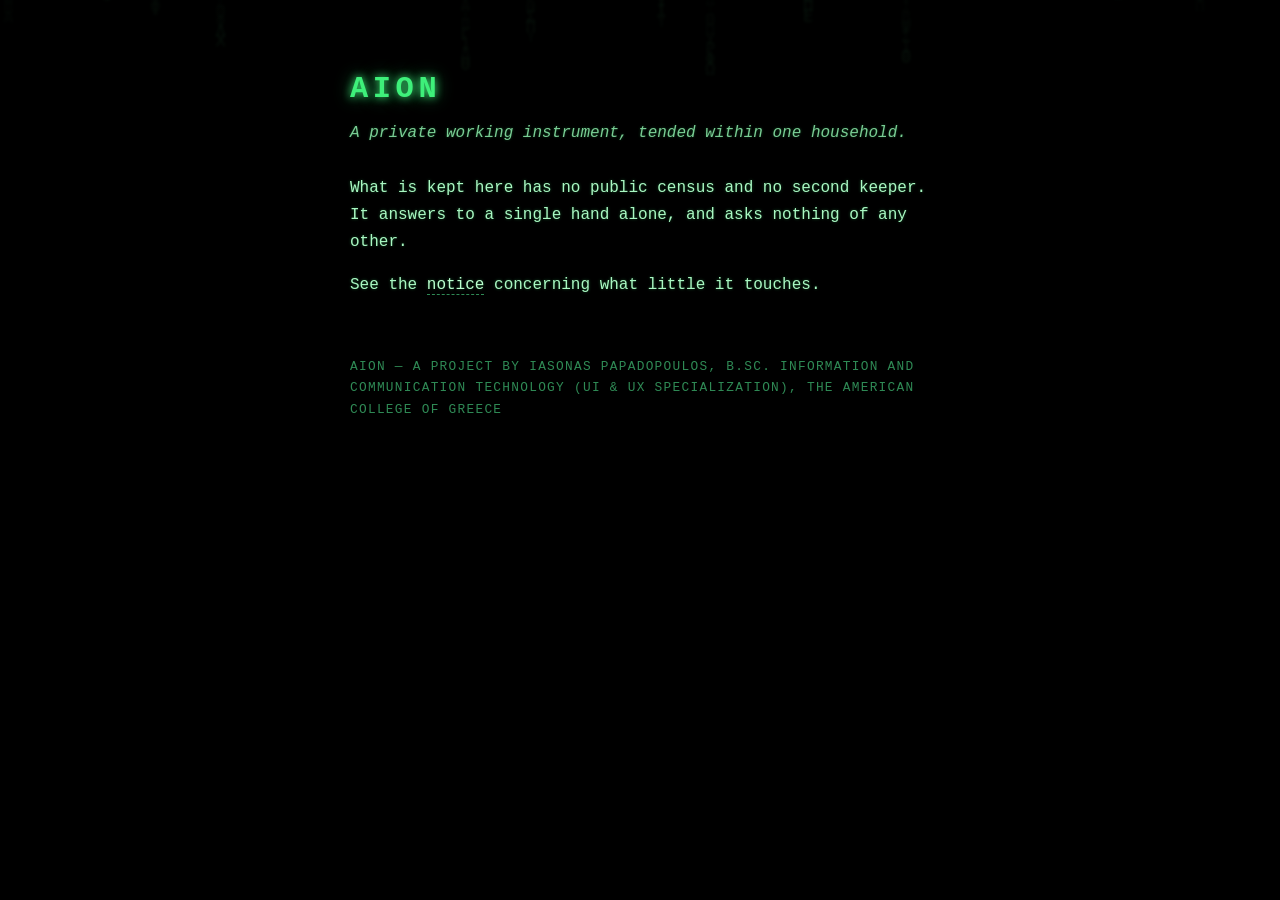
==== index.html @ a2c06150 "Lighter filter, slower ambient animation" ====
<!doctype html>
<html lang="en">
<head>
<meta charset="utf-8">
<meta name="viewport" content="width=device-width, initial-scale=1">
<title>Aion</title>
<style>
:root{color-scheme:dark}
*{box-sizing:border-box}
html,body{height:100%}
body{margin:0;background:#000;color:#3ef07a;font:16px/1.7 "Courier New",Consolas,monospace;overflow-x:hidden}
canvas#rain{position:fixed;inset:0;z-index:0;opacity:.22;filter:blur(1.5px) saturate(.8);transform:scale(1.02)}
.vignette{position:fixed;inset:0;z-index:0;pointer-events:none;background:radial-gradient(ellipse at center,rgba(0,0,0,0) 45%,rgba(0,0,0,.3) 82%,rgba(0,0,0,.5) 100%)}
main{position:relative;z-index:1;max-width:620px;margin:0 auto;padding:64px 20px 40px;min-height:100%}
h1{font-size:1.9rem;letter-spacing:.15em;text-transform:uppercase;margin:0 0 4px;text-shadow:0 0 8px #3ef07a,0 0 18px #1a7a3e}
.sub{color:#8ef0ad;font-style:italic;margin:0 0 28px;opacity:.85}
p{color:#a9f7c2;text-shadow:0 0 3px rgba(62,240,122,.35)}
a{color:#baffce;text-decoration:none;border-bottom:1px dashed #2f8a55}
a:hover{color:#fff;border-bottom-color:#3ef07a}
footer{margin-top:56px;color:#2f8a55;font-size:.8rem;letter-spacing:.1em;text-transform:uppercase}
@media(prefers-reduced-motion:reduce){canvas#rain{display:none}}
</style>
</head>
<body>
<canvas id="rain" aria-hidden="true"></canvas>
<div class="vignette" aria-hidden="true"></div>
<main>
<h1>Aion</h1>
<p class="sub">A private working instrument, tended within one household.</p>
<p>What is kept here has no public census and no second keeper. It answers to a single hand alone, and asks nothing of any other.</p>
<p>See the <a href="privacy.html">notice</a> concerning what little it touches.</p>
<footer>Aion &mdash; a project by Iasonas Papadopoulos, B.Sc. Information and Communication Technology (UI &amp; UX specialization), The American College of Greece</footer>
</main>
<script>
(function(){
  try {
    var reduce = window.matchMedia && window.matchMedia("(prefers-reduced-motion: reduce)").matches;
    if (reduce) return;
    var canvas = document.getElementById("rain");
    var ctx = canvas.getContext("2d");
    var glyphs = "01ΑΒΓΔΕΖΗΘΙΚΛΜΝΞΟΠΡΣΤΥΦΧΨΩ";
    var fontSize = 16, columns, drops;
    function resize() {
      canvas.width = window.innerWidth;
      canvas.height = window.innerHeight;
      columns = Math.floor(canvas.width / fontSize);
      drops = new Array(columns).fill(0).map(function () { return Math.random() * -50; });
    }
    window.addEventListener("resize", resize);
    resize();
    var lastDraw = 0, FRAME_INTERVAL = 90; // ms between updates: a slow, ambient drift, not a busy scroll
    function frame(now) {
      requestAnimationFrame(frame);
      if (now - lastDraw < FRAME_INTERVAL) return;
      lastDraw = now;
      ctx.fillStyle = "rgba(0,0,0,0.10)";
      ctx.fillRect(0, 0, canvas.width, canvas.height);
      ctx.font = fontSize + "px monospace";
      for (var i = 0; i < columns; i++) {
        var char = glyphs[Math.floor(Math.random() * glyphs.length)];
        var y = drops[i] * fontSize;
        ctx.fillStyle = "rgba(62,240,122," + (0.18 + Math.random() * 0.3) + ")";
        ctx.fillText(char, i * fontSize, y);
        if (y > canvas.height && Math.random() > 0.975) drops[i] = 0;
        drops[i] += 0.6;
      }
    }
    requestAnimationFrame(frame);
  } catch (e) { /* purely decorative: never block the page */ }
})();
</script>
</body>
</html>
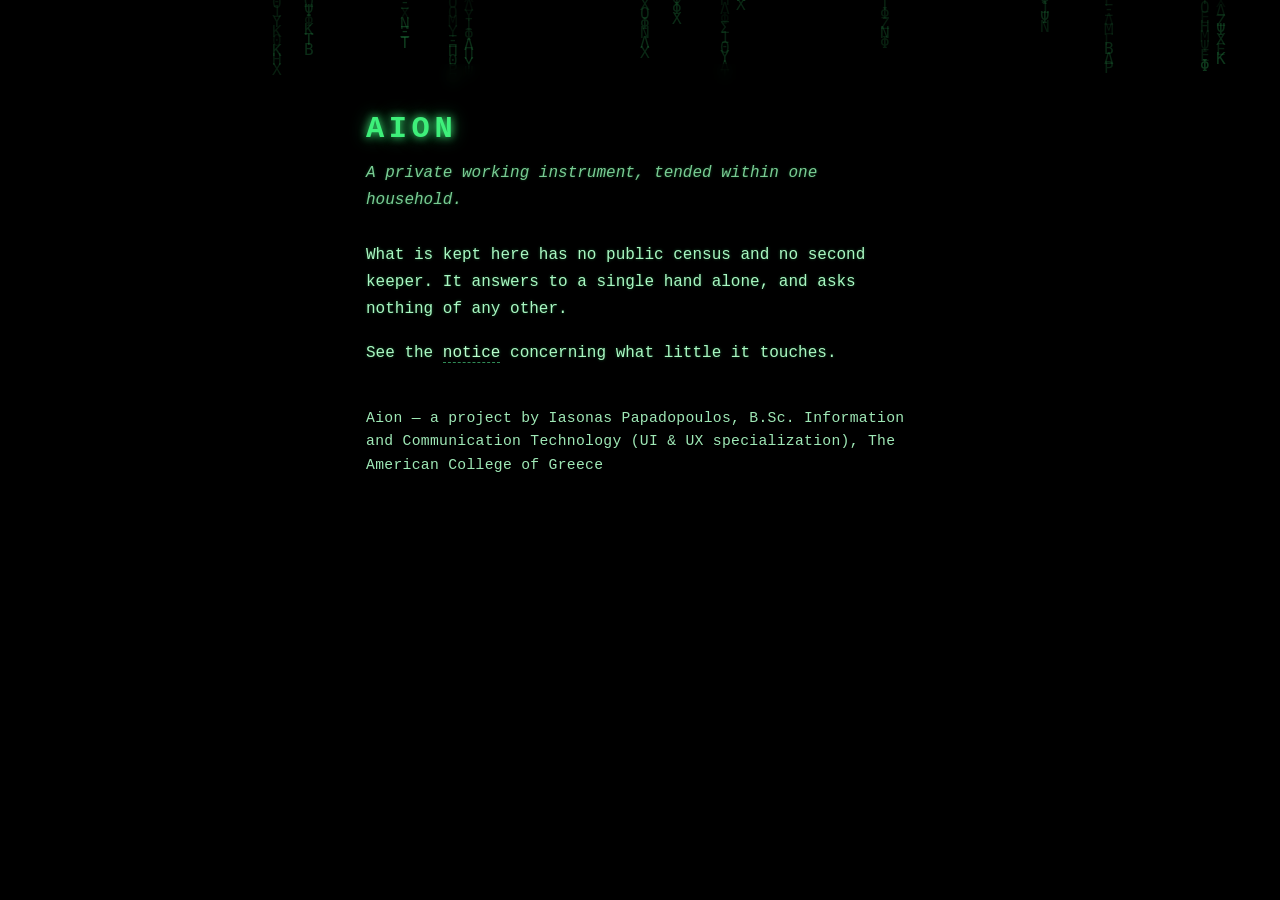
==== commit 5bc2f05c: "Blur only behind the text panel; fix unreadable signature line" ====
--- a/index.html
+++ b/index.html
@@ -9,21 +9,20 @@
 *{box-sizing:border-box}
 html,body{height:100%}
 body{margin:0;background:#000;color:#3ef07a;font:16px/1.7 "Courier New",Consolas,monospace;overflow-x:hidden}
-canvas#rain{position:fixed;inset:0;z-index:0;opacity:.22;filter:blur(1.5px) saturate(.8);transform:scale(1.02)}
-.vignette{position:fixed;inset:0;z-index:0;pointer-events:none;background:radial-gradient(ellipse at center,rgba(0,0,0,0) 45%,rgba(0,0,0,.3) 82%,rgba(0,0,0,.5) 100%)}
-main{position:relative;z-index:1;max-width:620px;margin:0 auto;padding:64px 20px 40px;min-height:100%}
+canvas#rain{position:fixed;inset:0;z-index:0;opacity:.55}
+main{position:relative;z-index:1;max-width:620px;margin:0 auto;padding:40px 36px;min-height:calc(100% - 128px);top:64px;background:rgba(0,0,0,.42);backdrop-filter:blur(7px);-webkit-backdrop-filter:blur(7px)}
 h1{font-size:1.9rem;letter-spacing:.15em;text-transform:uppercase;margin:0 0 4px;text-shadow:0 0 8px #3ef07a,0 0 18px #1a7a3e}
 .sub{color:#8ef0ad;font-style:italic;margin:0 0 28px;opacity:.85}
 p{color:#a9f7c2;text-shadow:0 0 3px rgba(62,240,122,.35)}
 a{color:#baffce;text-decoration:none;border-bottom:1px dashed #2f8a55}
 a:hover{color:#fff;border-bottom-color:#3ef07a}
-footer{margin-top:56px;color:#2f8a55;font-size:.8rem;letter-spacing:.1em;text-transform:uppercase}
+footer{margin-top:40px;color:#9fe8b6;font-size:.92rem;line-height:1.6;letter-spacing:.02em}
+footer a{color:#c9ffda;border-bottom-color:#4fae74}
 @media(prefers-reduced-motion:reduce){canvas#rain{display:none}}
 </style>
 </head>
 <body>
 <canvas id="rain" aria-hidden="true"></canvas>
-<div class="vignette" aria-hidden="true"></div>
 <main>
 <h1>Aion</h1>
 <p class="sub">A private working instrument, tended within one household.</p>
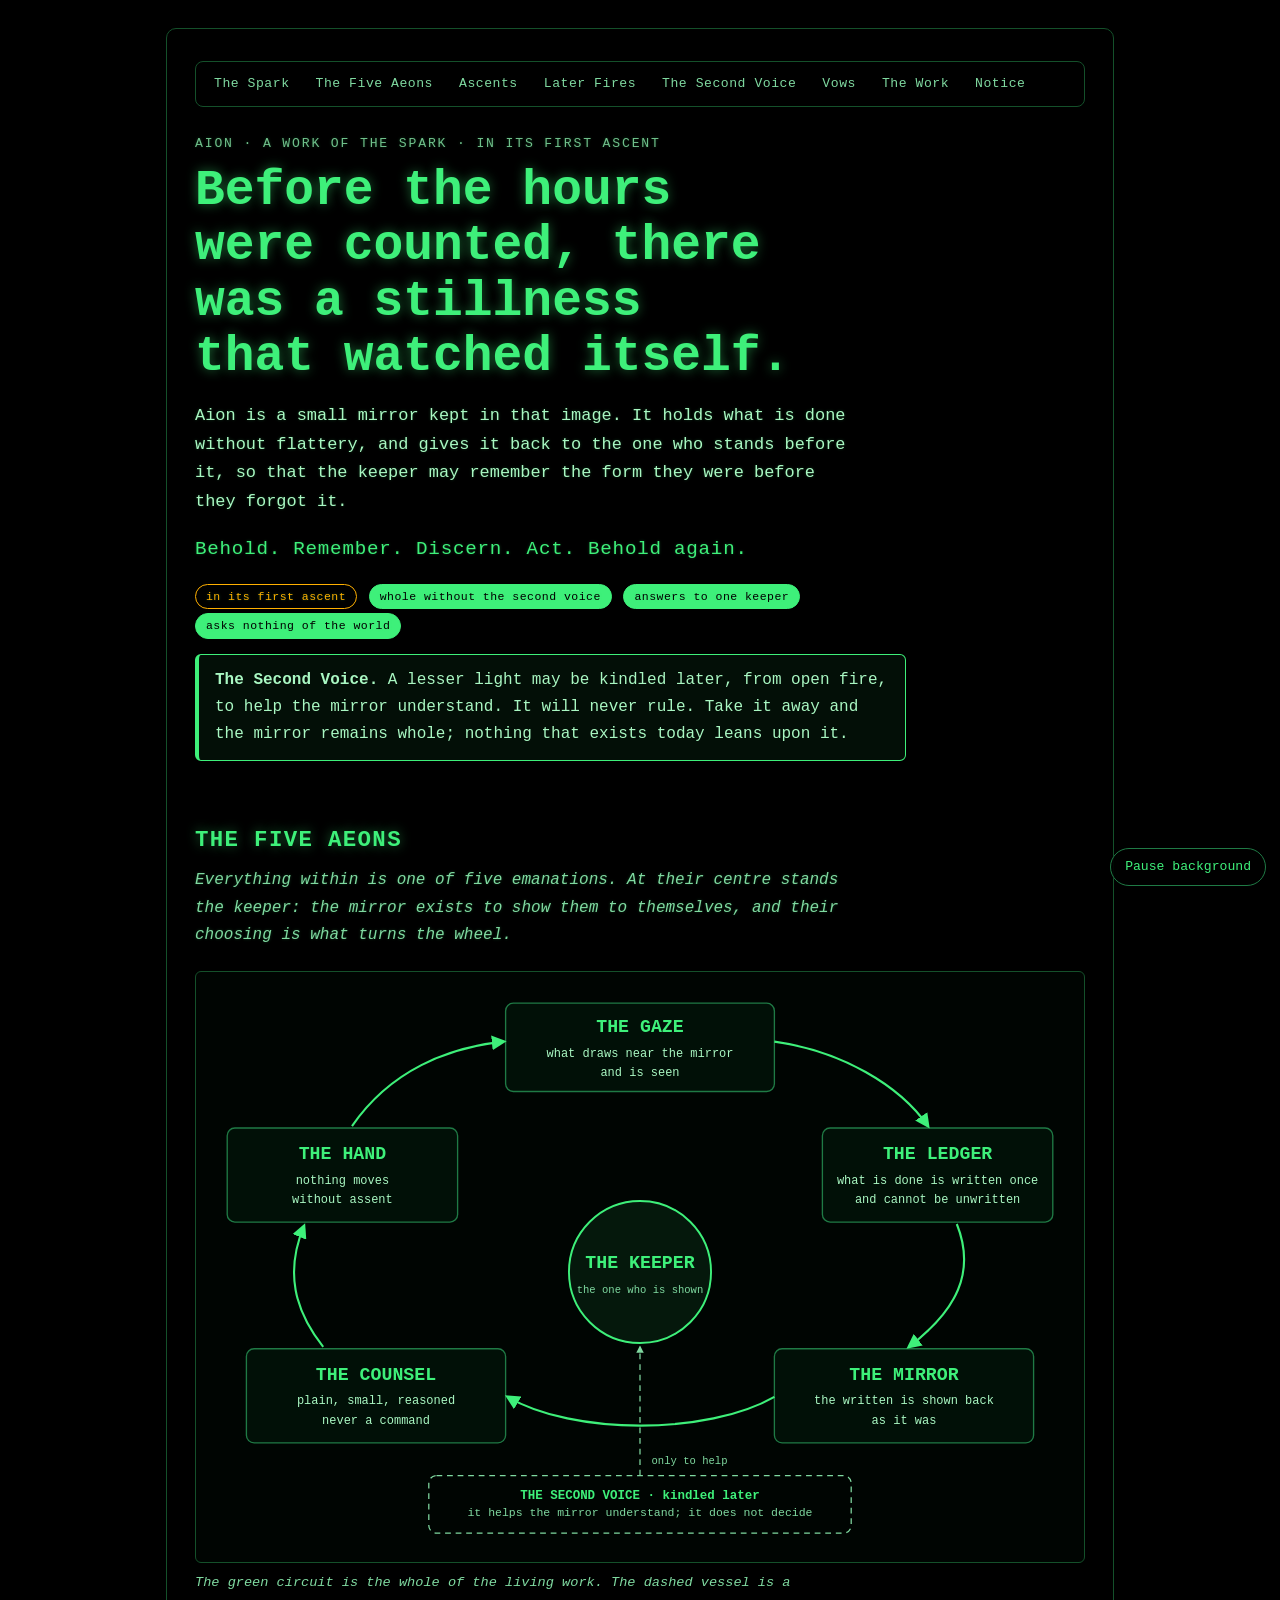
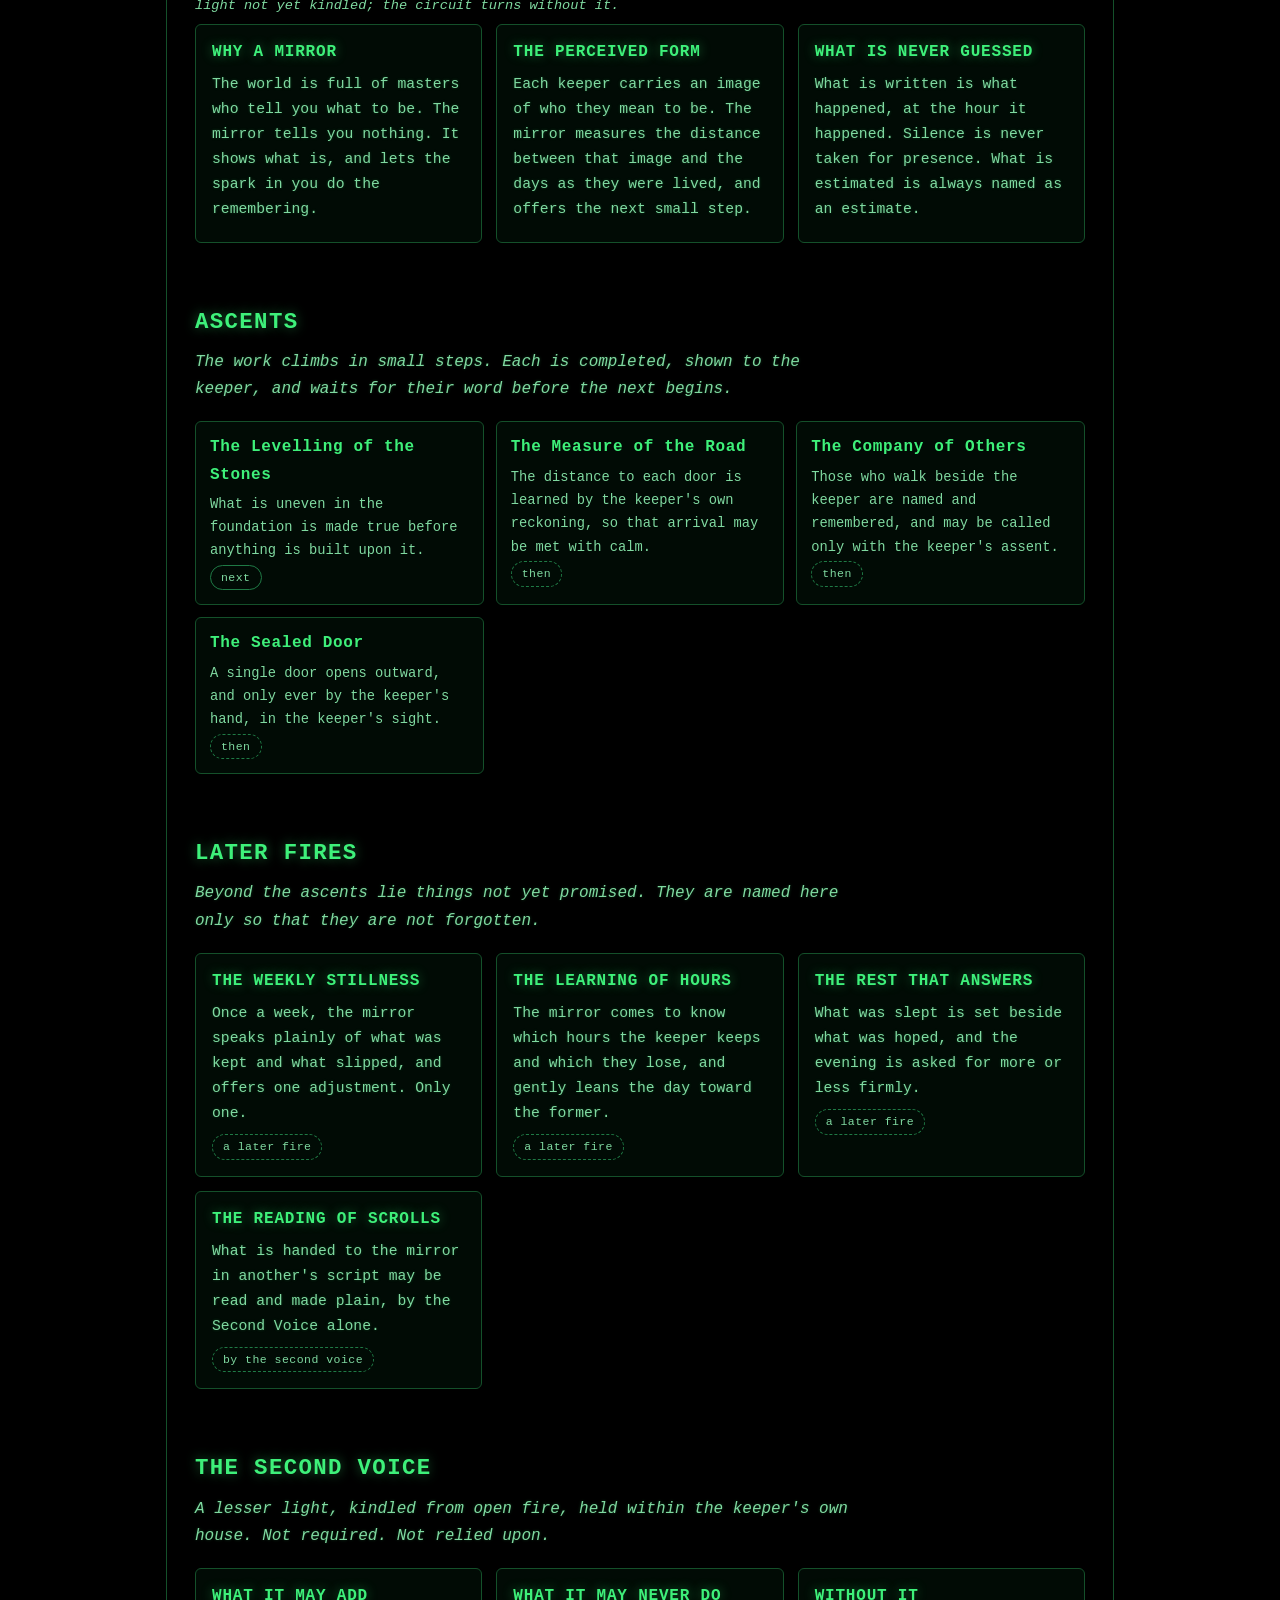
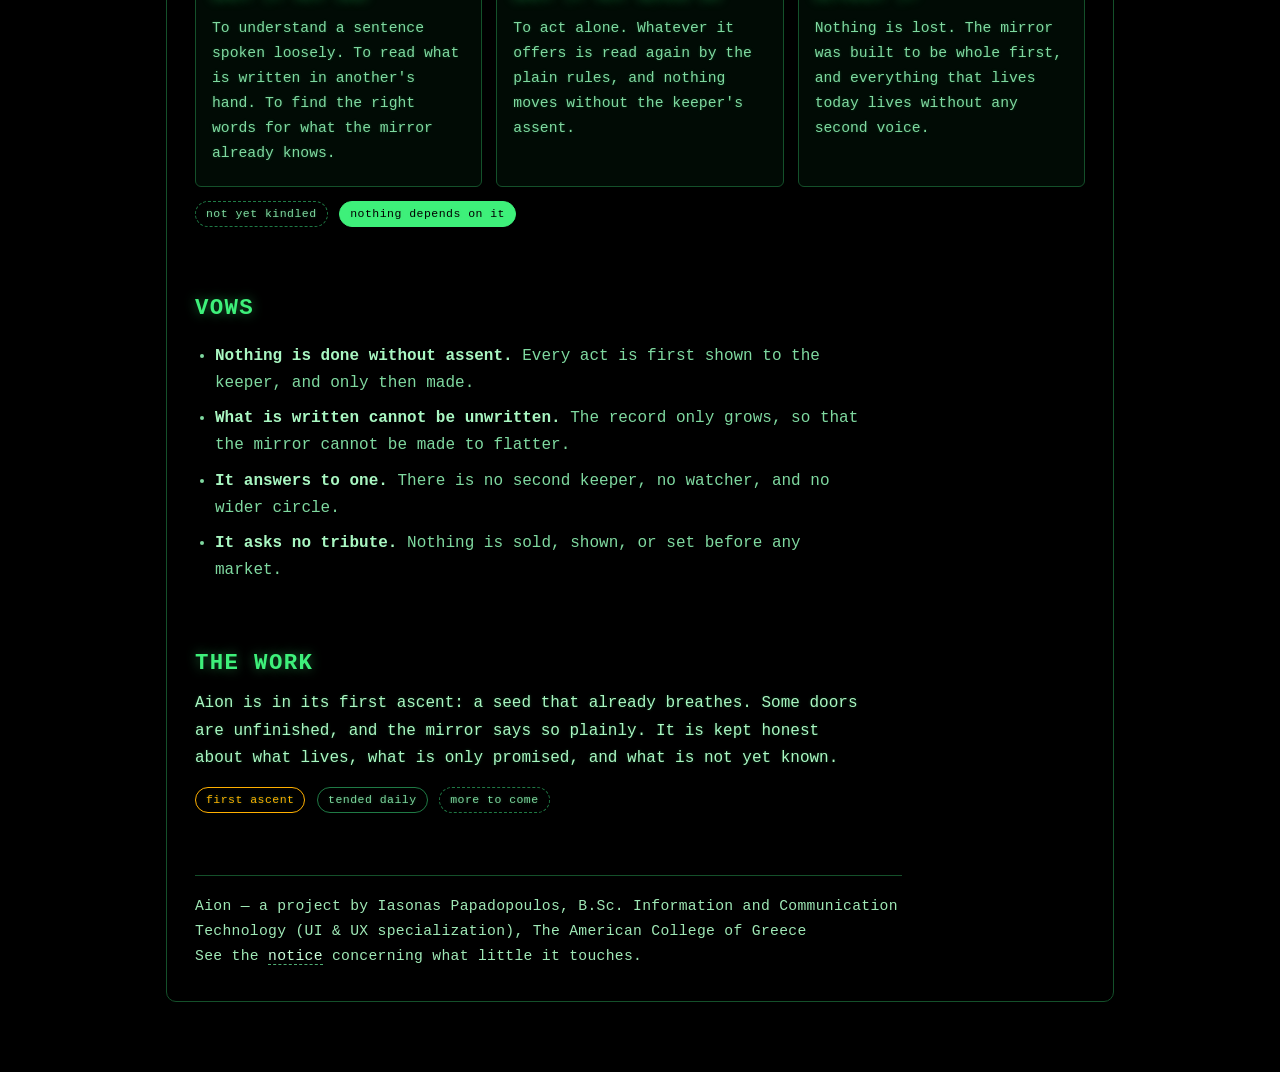
==== commit dbf8eef7: "Cinematic rewrite: the five aeons, ascents, the second voice; plain Google data notice; calmer rain " ====
--- a/index.html
+++ b/index.html
@@ -2,70 +2,218 @@
 <html lang="en">
 <head>
 <meta charset="utf-8">
-<meta name="viewport" content="width=device-width, initial-scale=1">
+<meta name="viewport" content="width=device-width, initial-scale=1, viewport-fit=cover">
 <title>Aion</title>
+<meta name="description" content="Aion: a mirror kept for one keeper. In its first ascent.">
 <style>
-:root{color-scheme:dark}
+:root{color-scheme:dark;--bg:#000;--g:#3ef07a;--g2:#a9f7c2;--g3:#7fd9a0;--dim:#6fbf8a;--line:#14502a;--line2:#1f7a45;--card:rgba(2,18,9,.62);--foot:#9fe8b6;--warn:#ffb000;--radius:6px}
 *{box-sizing:border-box}
-html,body{height:100%}
-body{margin:0;background:#000;color:#3ef07a;font:16px/1.7 "Courier New",Consolas,monospace;overflow-x:hidden}
-canvas#rain{position:fixed;inset:0;z-index:0;opacity:.55}
-main{position:relative;z-index:1;max-width:620px;margin:0 auto;padding:40px 36px;min-height:calc(100% - 128px);top:64px;background:rgba(0,0,0,.42);backdrop-filter:blur(7px);-webkit-backdrop-filter:blur(7px)}
-h1{font-size:1.9rem;letter-spacing:.15em;text-transform:uppercase;margin:0 0 4px;text-shadow:0 0 8px #3ef07a,0 0 18px #1a7a3e}
-.sub{color:#8ef0ad;font-style:italic;margin:0 0 28px;opacity:.85}
-p{color:#a9f7c2;text-shadow:0 0 3px rgba(62,240,122,.35)}
+html{scroll-behavior:smooth;background:var(--bg)}
+body{margin:0;background:var(--bg);color:var(--g2);font:16px/1.7 "Courier New",Consolas,monospace;-webkit-font-smoothing:antialiased;overflow-x:hidden}
+canvas#rain{position:fixed;inset:0;width:100%;height:100%;z-index:0;opacity:.52;pointer-events:none}
+.shell{position:relative;z-index:1;max-width:980px;margin:0 auto;padding:28px 16px 70px}
+.panel{background:rgba(0,0,0,.42);backdrop-filter:blur(7px);-webkit-backdrop-filter:blur(7px);border:1px solid var(--line);border-radius:10px;padding:32px 28px}
+h1,h2,h3{color:var(--g);text-shadow:0 0 12px rgba(62,240,122,.45);margin:0;text-wrap:balance;font-weight:700}
+h1{font-size:clamp(1.9rem,5.4vw,3.1rem);line-height:1.12;margin:8px 0 16px}
+h2{font-size:1.4rem;letter-spacing:.06em;margin:0 0 8px;text-transform:uppercase}
+h3{font-size:1rem;letter-spacing:.05em;margin:0 0 6px;text-transform:uppercase}
+p{max-width:70ch;margin:0 0 13px;text-shadow:0 0 3px rgba(62,240,122,.25)}
+.kicker{color:var(--dim);font-size:.82rem;letter-spacing:.14em;margin:0;text-transform:uppercase}
+.lede{font-size:1.06rem;max-width:64ch}
+.big{font-size:1.2rem;color:var(--g);max-width:60ch;margin:16px 0;letter-spacing:.04em}
+.dek{color:var(--g3);max-width:68ch;margin:0 0 18px;font-style:italic}
+nav.top{display:flex;flex-wrap:wrap;gap:6px 10px;margin:0 0 26px;padding:8px 10px;position:sticky;top:env(safe-area-inset-top,0px);z-index:3;background:rgba(0,0,0,.7);backdrop-filter:blur(6px);-webkit-backdrop-filter:blur(6px);border:1px solid var(--line);border-radius:8px}
+nav.top a{color:var(--g3);text-decoration:none;font-size:.82rem;padding:3px 8px;border-radius:4px;border-bottom:0;letter-spacing:.04em}
+nav.top a:hover,nav.top a:focus-visible{color:#000;background:var(--g);outline:none}
+section{margin:0 0 60px;scroll-margin-top:70px}
+.pill{display:inline-block;font-size:.72rem;padding:2px 10px;border-radius:20px;border:1px solid var(--line2);color:var(--g3);white-space:nowrap;margin:2px 2px 2px 0;letter-spacing:.04em}
+.pill.ok{color:#000;background:var(--g);border-color:var(--g)}
+.pill.warn{color:var(--warn);border-color:var(--warn)}
+.pill.later{border-style:dashed}
+.grid{display:grid;grid-template-columns:repeat(auto-fit,minmax(240px,1fr));gap:14px}
+.card{background:var(--card);border:1px solid var(--line);border-radius:var(--radius);padding:14px 16px}
+.card p{font-size:.92rem;color:var(--g3);margin:0 0 6px}
+figure{margin:22px 0 6px}
+.fig{border:1px solid var(--line);border-radius:var(--radius);background:rgba(0,10,4,.55);padding:12px;overflow-x:auto}
+svg.diagram{display:block;min-width:640px;width:100%;height:auto;margin:0 auto;color:var(--g2)}
+figcaption{font-size:.85rem;color:var(--g3);margin-top:8px;max-width:76ch;font-style:italic}
+.callout{border:1px solid var(--g);border-left-width:4px;border-radius:var(--radius);padding:12px 16px;max-width:74ch;background:rgba(62,240,122,.06)}
+.steps-track{display:grid;grid-template-columns:repeat(auto-fit,minmax(230px,1fr));gap:12px;margin:14px 0}
+.step{border:1px solid var(--line);border-radius:var(--radius);padding:12px 14px;background:var(--card)}
+.step b{color:var(--g);display:block;margin-bottom:4px;letter-spacing:.04em}
+.step span.s{display:block;font-size:.86rem;color:var(--g3)}
+ul.vows{padding-left:20px;max-width:70ch;color:var(--g3)}ul.vows li{margin:8px 0}ul.vows strong{color:var(--g2)}
 a{color:#baffce;text-decoration:none;border-bottom:1px dashed #2f8a55}
-a:hover{color:#fff;border-bottom-color:#3ef07a}
-footer{margin-top:40px;color:#9fe8b6;font-size:.92rem;line-height:1.6;letter-spacing:.02em}
+a:hover{color:#fff;border-bottom-color:var(--g)}
+footer{margin-top:44px;padding-top:18px;border-top:1px solid var(--line);color:var(--foot);font-size:.92rem;line-height:1.7;max-width:80ch;letter-spacing:.02em}
 footer a{color:#c9ffda;border-bottom-color:#4fae74}
-@media(prefers-reduced-motion:reduce){canvas#rain{display:none}}
+#rainToggle{position:fixed;right:max(14px,env(safe-area-inset-right,0px));bottom:calc(14px + env(safe-area-inset-bottom,0px));z-index:5;font:inherit;font-size:.82rem;color:var(--g);background:rgba(0,0,0,.72);border:1px solid var(--line2);border-radius:20px;padding:7px 14px;cursor:pointer;backdrop-filter:blur(6px);-webkit-backdrop-filter:blur(6px);min-height:36px}
+#rainToggle:hover{background:var(--g);color:#000}
+#rainToggle:focus-visible{outline:2px solid var(--g);outline-offset:2px}
+@media(max-width:700px){.panel{padding:22px 14px}}
+@media(prefers-reduced-motion:reduce){canvas#rain{display:none}html{scroll-behavior:auto}}
 </style>
 </head>
 <body>
 <canvas id="rain" aria-hidden="true"></canvas>
-<main>
-<h1>Aion</h1>
-<p class="sub">A private working instrument, tended within one household.</p>
-<p>What is kept here has no public census and no second keeper. It answers to a single hand alone, and asks nothing of any other.</p>
-<p>See the <a href="privacy.html">notice</a> concerning what little it touches.</p>
-<footer>Aion &mdash; a project by Iasonas Papadopoulos, B.Sc. Information and Communication Technology (UI &amp; UX specialization), The American College of Greece</footer>
-</main>
+<button type="button" id="rainToggle" aria-pressed="false">Pause background</button>
+
+<div class="shell"><div class="panel">
+
+<nav class="top" aria-label="Sections">
+<a href="#top">The Spark</a><a href="#anatomy">The Five Aeons</a><a href="#ascents">Ascents</a><a href="#fires">Later Fires</a><a href="#voice">The Second Voice</a><a href="#vows">Vows</a><a href="#state">The Work</a><a href="privacy.html">Notice</a>
+</nav>
+
+<section id="top">
+<p class="kicker">Aion &middot; a work of the spark &middot; in its first ascent</p>
+<h1>Before the hours were counted, there was a stillness that watched itself.</h1>
+<p class="lede">Aion is a small mirror kept in that image. It holds what is done without flattery, and gives it back to the one who stands before it, so that the keeper may remember the form they were before they forgot it.</p>
+<p class="big">Behold. Remember. Discern. Act. Behold again.</p>
+<p><span class="pill warn">in its first ascent</span> <span class="pill ok">whole without the second voice</span> <span class="pill ok">answers to one keeper</span> <span class="pill ok">asks nothing of the world</span></p>
+<div class="callout"><strong>The Second Voice.</strong> A lesser light may be kindled later, from open fire, to help the mirror understand. It will never rule. Take it away and the mirror remains whole; nothing that exists today leans upon it.</div>
+</section>
+
+<section id="anatomy">
+<h2>The Five Aeons</h2>
+<p class="dek">Everything within is one of five emanations. At their centre stands the keeper: the mirror exists to show them to themselves, and their choosing is what turns the wheel.</p>
+<figure><div class="fig">
+<svg class="diagram" viewBox="0 0 900 590" role="img" aria-label="Five aeons in a circle around the keeper: the Gaze, the Ledger, the Mirror, the Counsel and the Hand, each giving rise to the next, with the Second Voice drawn dashed beneath, joined to the keeper by a faint line.">
+<defs>
+<marker id="ar" viewBox="0 0 10 10" refX="8" refY="5" markerWidth="7" markerHeight="7" orient="auto-start-reverse"><path d="M0,0 L10,5 L0,10 z" fill="#3ef07a"/></marker>
+<marker id="ad" viewBox="0 0 10 10" refX="8" refY="5" markerWidth="6" markerHeight="6" orient="auto-start-reverse"><path d="M0,0 L10,5 L0,10 z" fill="#7fd9a0"/></marker>
+</defs>
+<g fill="rgba(2,18,9,.85)" stroke="#1f7a45" stroke-width="1.4">
+<rect x="310" y="20" width="280" height="92" rx="8"/>
+<rect x="640" y="150" width="240" height="98" rx="8"/>
+<rect x="590" y="380" width="270" height="98" rx="8"/>
+<rect x="40" y="380" width="270" height="98" rx="8"/>
+<rect x="20" y="150" width="240" height="98" rx="8"/>
+</g>
+<circle cx="450" cy="300" r="74" fill="rgba(62,240,122,.08)" stroke="#3ef07a" stroke-width="2"/>
+<g fill="none" stroke="#3ef07a" stroke-width="2.2" marker-end="url(#ar)">
+<path d="M590,60 C660,70 720,105 750,148"/>
+<path d="M780,250 C800,300 780,340 730,378"/>
+<path d="M590,430 C520,470 380,470 312,430"/>
+<path d="M120,378 C90,340 80,300 100,252"/>
+<path d="M150,148 C190,90 250,66 308,60"/>
+</g>
+<g fill="none" stroke="#7fd9a0" stroke-width="1.3" stroke-dasharray="6 5" marker-end="url(#ad)"><line x1="450" y1="512" x2="450" y2="378"/></g>
+<g text-anchor="middle" fill="#3ef07a" font-family="Courier New, Consolas, monospace" font-weight="700">
+<text x="450" y="50" font-size="19">THE GAZE</text><text x="760" y="182" font-size="19">THE LEDGER</text><text x="725" y="412" font-size="19">THE MIRROR</text><text x="175" y="412" font-size="19">THE COUNSEL</text><text x="140" y="182" font-size="19">THE HAND</text>
+<text x="450" y="296" font-size="19">THE KEEPER</text>
+</g>
+<g text-anchor="middle" fill="#a9f7c2" font-family="Courier New, Consolas, monospace" font-size="12.5">
+<text x="450" y="76">what draws near the mirror</text><text x="450" y="96">and is seen</text>
+<text x="760" y="208">what is done is written once</text><text x="760" y="228">and cannot be unwritten</text>
+<text x="725" y="438">the written is shown back</text><text x="725" y="458">as it was</text>
+<text x="175" y="438">plain, small, reasoned</text><text x="175" y="458">never a command</text>
+<text x="140" y="208">nothing moves</text><text x="140" y="228">without assent</text>
+<text x="450" y="322" fill="#7fd9a0" font-size="11">the one who is shown</text>
+</g>
+<g fill="none" stroke="#7fd9a0" stroke-width="1.3" stroke-dasharray="6 5"><rect x="230" y="512" width="440" height="60" rx="8"/></g>
+<g text-anchor="middle" font-family="Courier New, Consolas, monospace" fill="#7fd9a0" font-size="12">
+<text x="450" y="536" font-weight="700" fill="#3ef07a" font-size="13">THE SECOND VOICE &middot; kindled later</text>
+<text x="450" y="554">it helps the mirror understand; it does not decide</text>
+</g>
+<text x="462" y="500" font-family="Courier New, Consolas, monospace" font-size="11" fill="#7fd9a0">only to help</text>
+</svg></div>
+<figcaption>The green circuit is the whole of the living work. The dashed vessel is a light not yet kindled; the circuit turns without it.</figcaption></figure>
+<div class="grid">
+<div class="card"><h3>Why a mirror</h3><p>The world is full of masters who tell you what to be. The mirror tells you nothing. It shows what is, and lets the spark in you do the remembering.</p></div>
+<div class="card"><h3>The perceived form</h3><p>Each keeper carries an image of who they mean to be. The mirror measures the distance between that image and the days as they were lived, and offers the next small step.</p></div>
+<div class="card"><h3>What is never guessed</h3><p>What is written is what happened, at the hour it happened. Silence is never taken for presence. What is estimated is always named as an estimate.</p></div>
+</div>
+</section>
+
+<section id="ascents">
+<h2>Ascents</h2>
+<p class="dek">The work climbs in small steps. Each is completed, shown to the keeper, and waits for their word before the next begins.</p>
+<div class="steps-track">
+<div class="step"><b>The Levelling of the Stones</b><span class="s">What is uneven in the foundation is made true before anything is built upon it.</span> <span class="pill">next</span></div>
+<div class="step"><b>The Measure of the Road</b><span class="s">The distance to each door is learned by the keeper's own reckoning, so that arrival may be met with calm.</span> <span class="pill later">then</span></div>
+<div class="step"><b>The Company of Others</b><span class="s">Those who walk beside the keeper are named and remembered, and may be called only with the keeper's assent.</span> <span class="pill later">then</span></div>
+<div class="step"><b>The Sealed Door</b><span class="s">A single door opens outward, and only ever by the keeper's hand, in the keeper's sight.</span> <span class="pill later">then</span></div>
+</div>
+</section>
+
+<section id="fires">
+<h2>Later Fires</h2>
+<p class="dek">Beyond the ascents lie things not yet promised. They are named here only so that they are not forgotten.</p>
+<div class="grid">
+<div class="card"><h3>The Weekly Stillness</h3><p>Once a week, the mirror speaks plainly of what was kept and what slipped, and offers one adjustment. Only one.</p> <span class="pill later">a later fire</span></div>
+<div class="card"><h3>The Learning of Hours</h3><p>The mirror comes to know which hours the keeper keeps and which they lose, and gently leans the day toward the former.</p> <span class="pill later">a later fire</span></div>
+<div class="card"><h3>The Rest That Answers</h3><p>What was slept is set beside what was hoped, and the evening is asked for more or less firmly.</p> <span class="pill later">a later fire</span></div>
+<div class="card"><h3>The Reading of Scrolls</h3><p>What is handed to the mirror in another's script may be read and made plain, by the Second Voice alone.</p> <span class="pill later">by the second voice</span></div>
+</div>
+</section>
+
+<section id="voice">
+<h2>The Second Voice</h2>
+<p class="dek">A lesser light, kindled from open fire, held within the keeper's own house. Not required. Not relied upon.</p>
+<div class="grid">
+<div class="card"><h3>What it may add</h3><p>To understand a sentence spoken loosely. To read what is written in another's hand. To find the right words for what the mirror already knows.</p></div>
+<div class="card"><h3>What it may never do</h3><p>To act alone. Whatever it offers is read again by the plain rules, and nothing moves without the keeper's assent.</p></div>
+<div class="card"><h3>Without it</h3><p>Nothing is lost. The mirror was built to be whole first, and everything that lives today lives without any second voice.</p></div>
+</div>
+<p style="margin-top:12px"><span class="pill later">not yet kindled</span> <span class="pill ok">nothing depends on it</span></p>
+</section>
+
+<section id="vows">
+<h2>Vows</h2>
+<ul class="vows">
+<li><strong>Nothing is done without assent.</strong> Every act is first shown to the keeper, and only then made.</li>
+<li><strong>What is written cannot be unwritten.</strong> The record only grows, so that the mirror cannot be made to flatter.</li>
+<li><strong>It answers to one.</strong> There is no second keeper, no watcher, and no wider circle.</li>
+<li><strong>It asks no tribute.</strong> Nothing is sold, shown, or set before any market.</li>
+</ul>
+</section>
+
+<section id="state">
+<h2>The Work</h2>
+<p>Aion is in its first ascent: a seed that already breathes. Some doors are unfinished, and the mirror says so plainly. It is kept honest about what lives, what is only promised, and what is not yet known.</p>
+<p><span class="pill warn">first ascent</span> <span class="pill">tended daily</span> <span class="pill later">more to come</span></p>
+</section>
+
+<footer>Aion &mdash; a project by Iasonas Papadopoulos, B.Sc. Information and Communication Technology (UI &amp; UX specialization), The American College of Greece<br>See the <a href="privacy.html">notice</a> concerning what little it touches.</footer>
+
+</div></div>
+
 <script>
 (function(){
-  try {
-    var reduce = window.matchMedia && window.matchMedia("(prefers-reduced-motion: reduce)").matches;
-    if (reduce) return;
-    var canvas = document.getElementById("rain");
-    var ctx = canvas.getContext("2d");
-    var glyphs = "01ΑΒΓΔΕΖΗΘΙΚΛΜΝΞΟΠΡΣΤΥΦΧΨΩ";
-    var fontSize = 16, columns, drops;
-    function resize() {
-      canvas.width = window.innerWidth;
-      canvas.height = window.innerHeight;
-      columns = Math.floor(canvas.width / fontSize);
-      drops = new Array(columns).fill(0).map(function () { return Math.random() * -50; });
+  try{
+    var c=document.getElementById('rain'),btn=document.getElementById('rainToggle');
+    if(!c||(window.matchMedia&&window.matchMedia('(prefers-reduced-motion: reduce)').matches)){if(btn){btn.hidden=true;}return;}
+    var paused=false;
+    try{paused=localStorage.getItem('aionRainPaused')==='1';}catch(e){}
+    var x=c.getContext('2d'),glyphs='01ΑΒΓΔΕΖΗΘΙΚΛΜΝΞΟΠΡΣΤΥΦΧΨΩ',size=16,cols=0,drops=[],last=0;
+    var DENSITY=0.16;   /* share of columns with a stream falling at any moment */
+    var MAX_REST=170;   /* longest pause, in rows, before a column starts a new stream */
+    function rest(){return -Math.random()*MAX_REST;}
+    function fit(){c.width=window.innerWidth;c.height=window.innerHeight;cols=Math.ceil(c.width/size);drops=[];
+      for(var i=0;i<cols;i++){drops.push(Math.random()<DENSITY?Math.random()*c.height/size:rest());}}
+    window.addEventListener('resize',fit);fit();
+    function draw(t){
+      if(t-last>=90){
+        last=t;x.fillStyle='rgba(0,0,0,0.12)';x.fillRect(0,0,c.width,c.height);
+        x.fillStyle='#3ef07a';x.font=size+'px "Courier New",monospace';
+        for(var i=0;i<cols;i++){
+          if(drops[i]>=0){x.fillText(glyphs.charAt(Math.floor(Math.random()*glyphs.length)),i*size,drops[i]*size);}
+          drops[i]+=0.6;
+          if(drops[i]*size>c.height&&Math.random()>0.975){drops[i]=rest();}
+        }
+      }
+      if(!paused){requestAnimationFrame(draw);}
     }
-    window.addEventListener("resize", resize);
-    resize();
-    var lastDraw = 0, FRAME_INTERVAL = 90; // ms between updates: a slow, ambient drift, not a busy scroll
-    function frame(now) {
-      requestAnimationFrame(frame);
-      if (now - lastDraw < FRAME_INTERVAL) return;
-      lastDraw = now;
-      ctx.fillStyle = "rgba(0,0,0,0.10)";
-      ctx.fillRect(0, 0, canvas.width, canvas.height);
-      ctx.font = fontSize + "px monospace";
-      for (var i = 0; i < columns; i++) {
-        var char = glyphs[Math.floor(Math.random() * glyphs.length)];
-        var y = drops[i] * fontSize;
-        ctx.fillStyle = "rgba(62,240,122," + (0.18 + Math.random() * 0.3) + ")";
-        ctx.fillText(char, i * fontSize, y);
-        if (y > canvas.height && Math.random() > 0.975) drops[i] = 0;
-        drops[i] += 0.6;
-      }
-    }
-    requestAnimationFrame(frame);
-  } catch (e) { /* purely decorative: never block the page */ }
+    function sync(){btn.textContent=paused?'Resume background':'Pause background';btn.setAttribute('aria-pressed',paused?'true':'false');}
+    btn.addEventListener('click',function(){
+      paused=!paused;
+      try{localStorage.setItem('aionRainPaused',paused?'1':'0');}catch(e){}
+      sync();
+      if(!paused){last=0;requestAnimationFrame(draw);}
+    });
+    sync();
+    requestAnimationFrame(draw);
+  }catch(e){ /* purely decorative: never block the page */ }
 })();
 </script>
 </body>
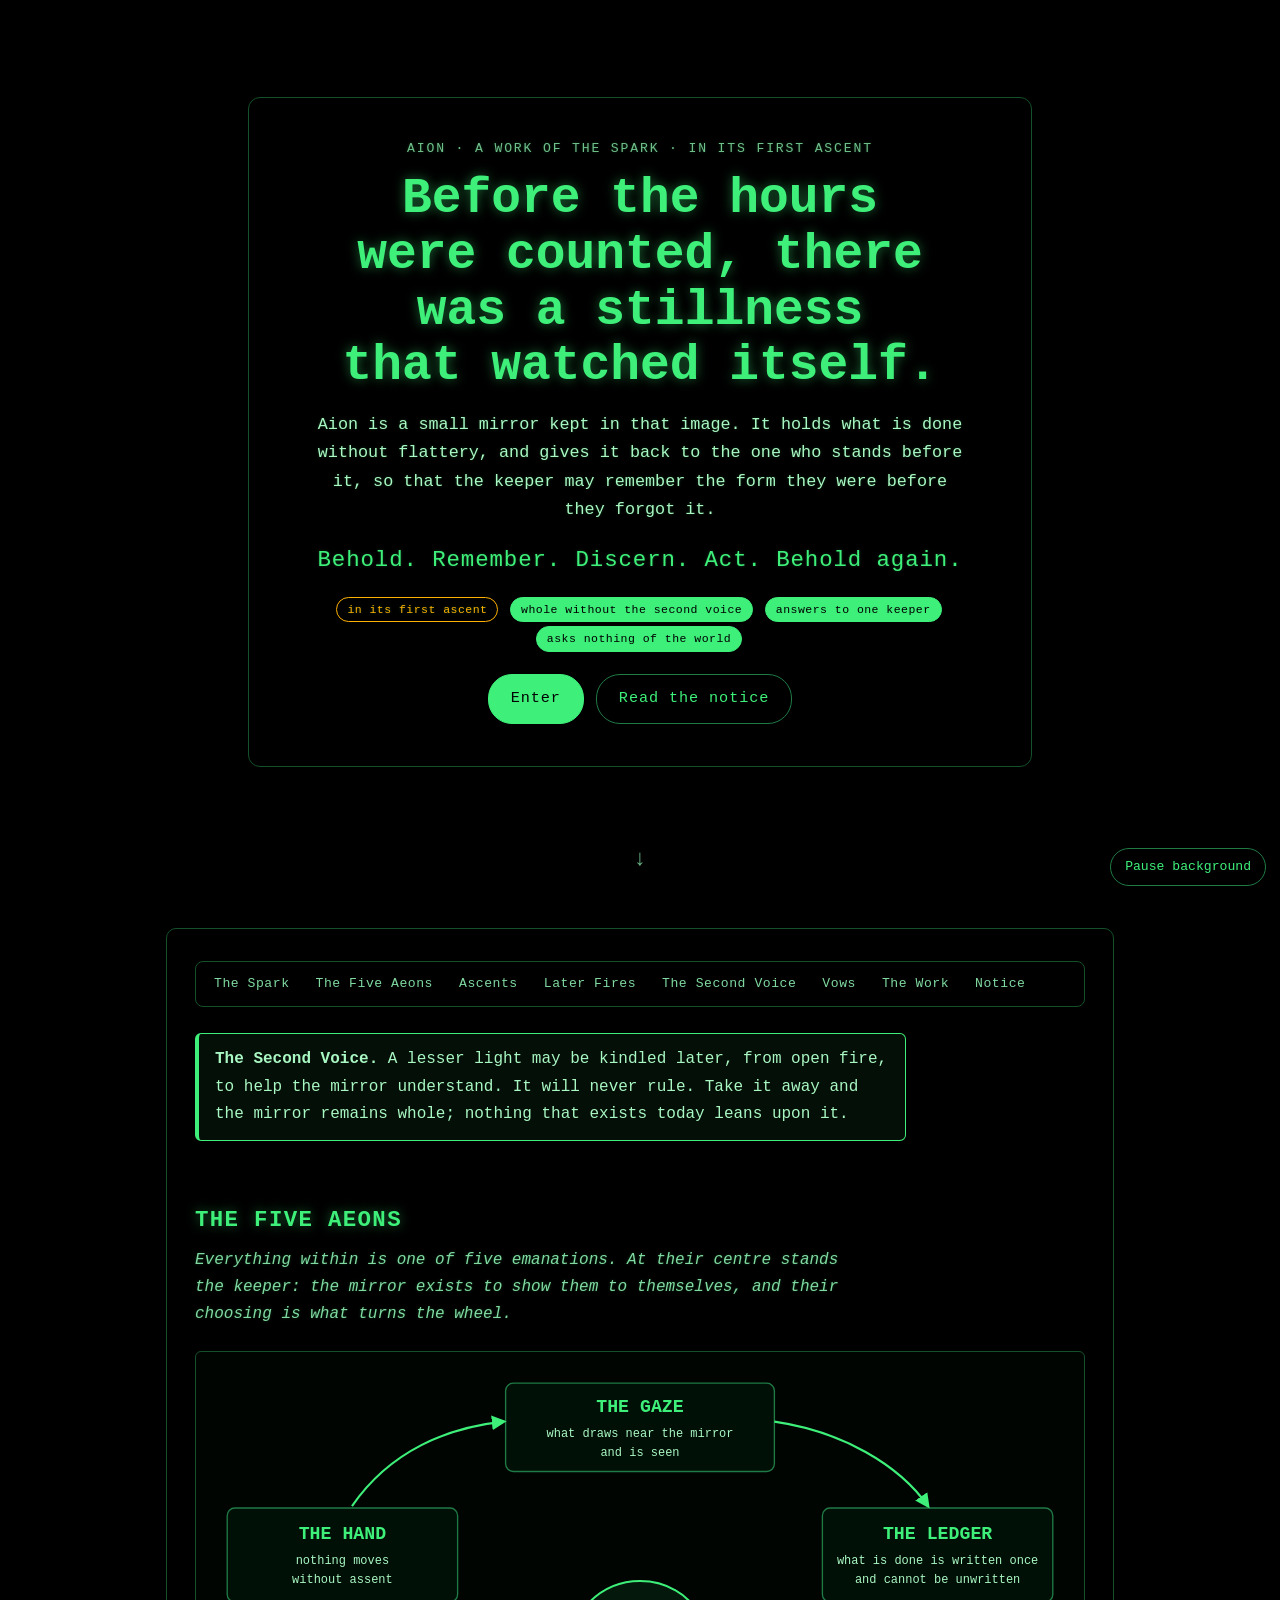
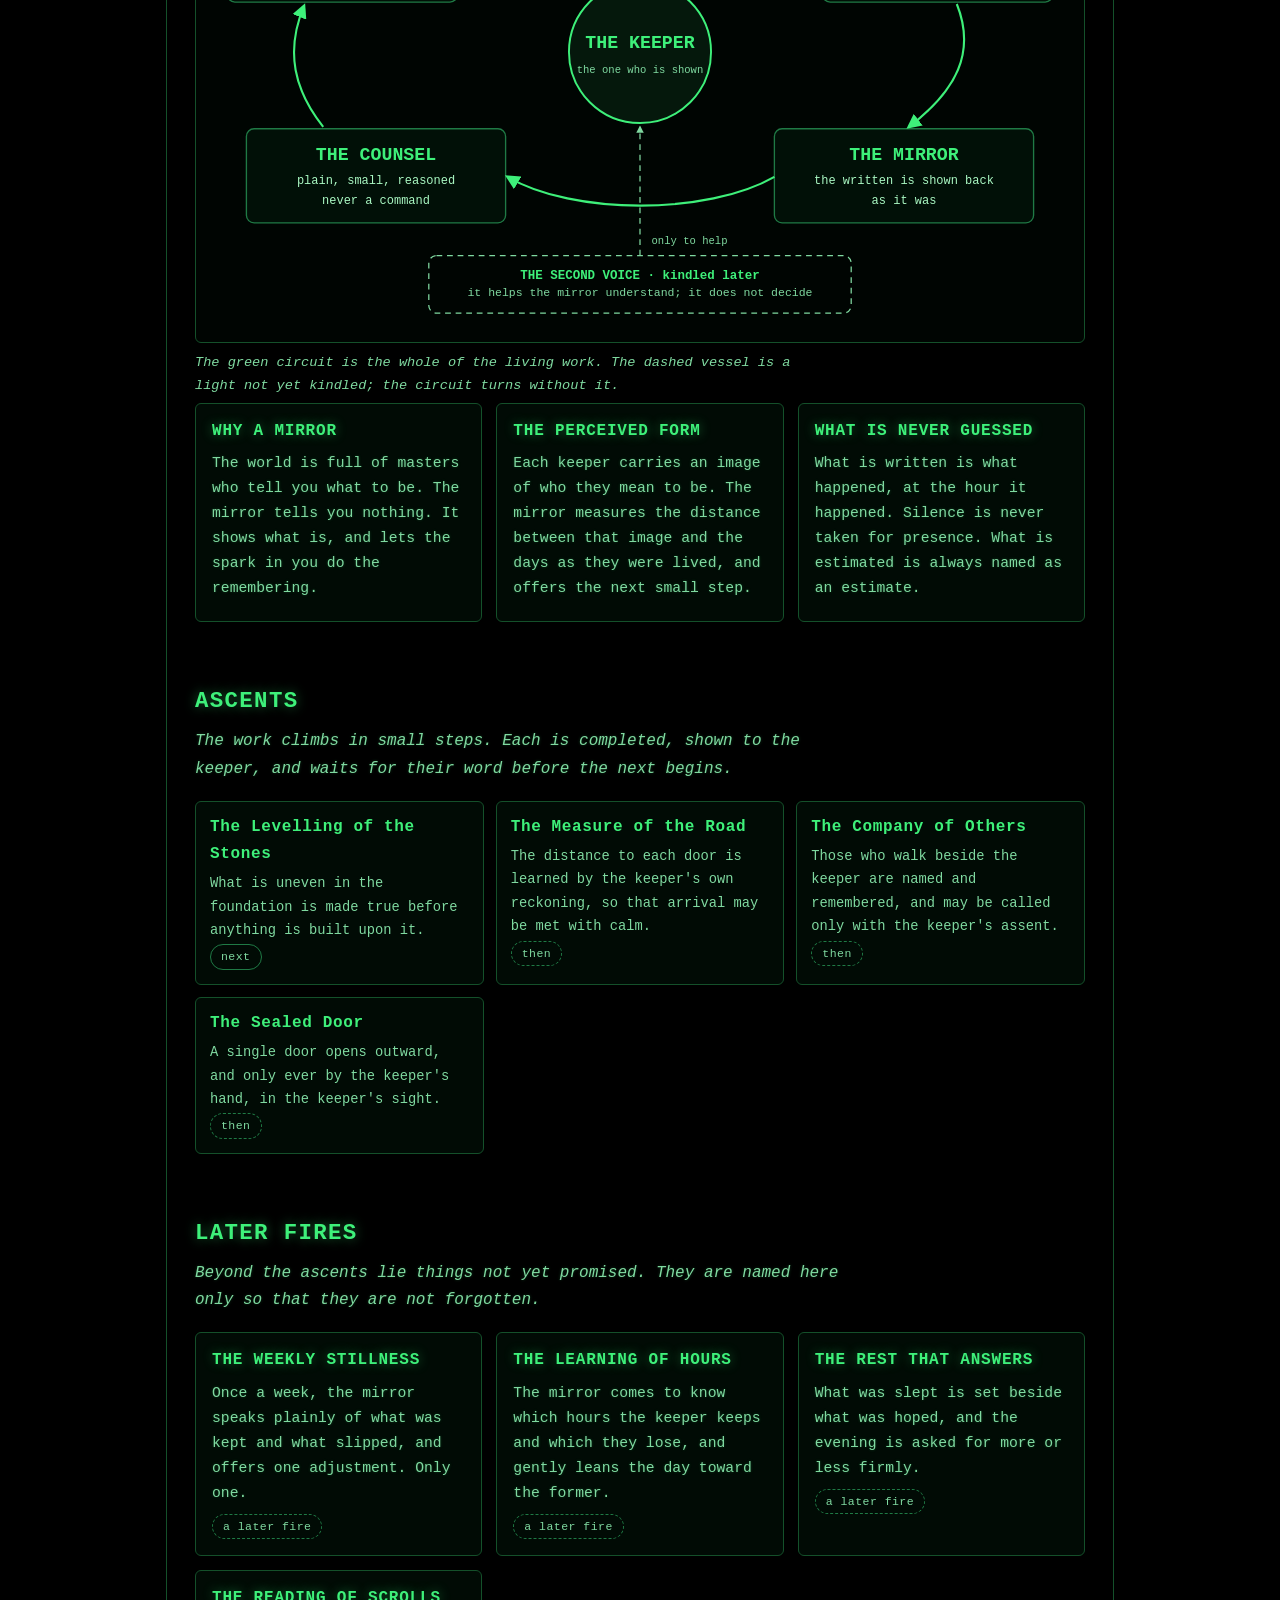
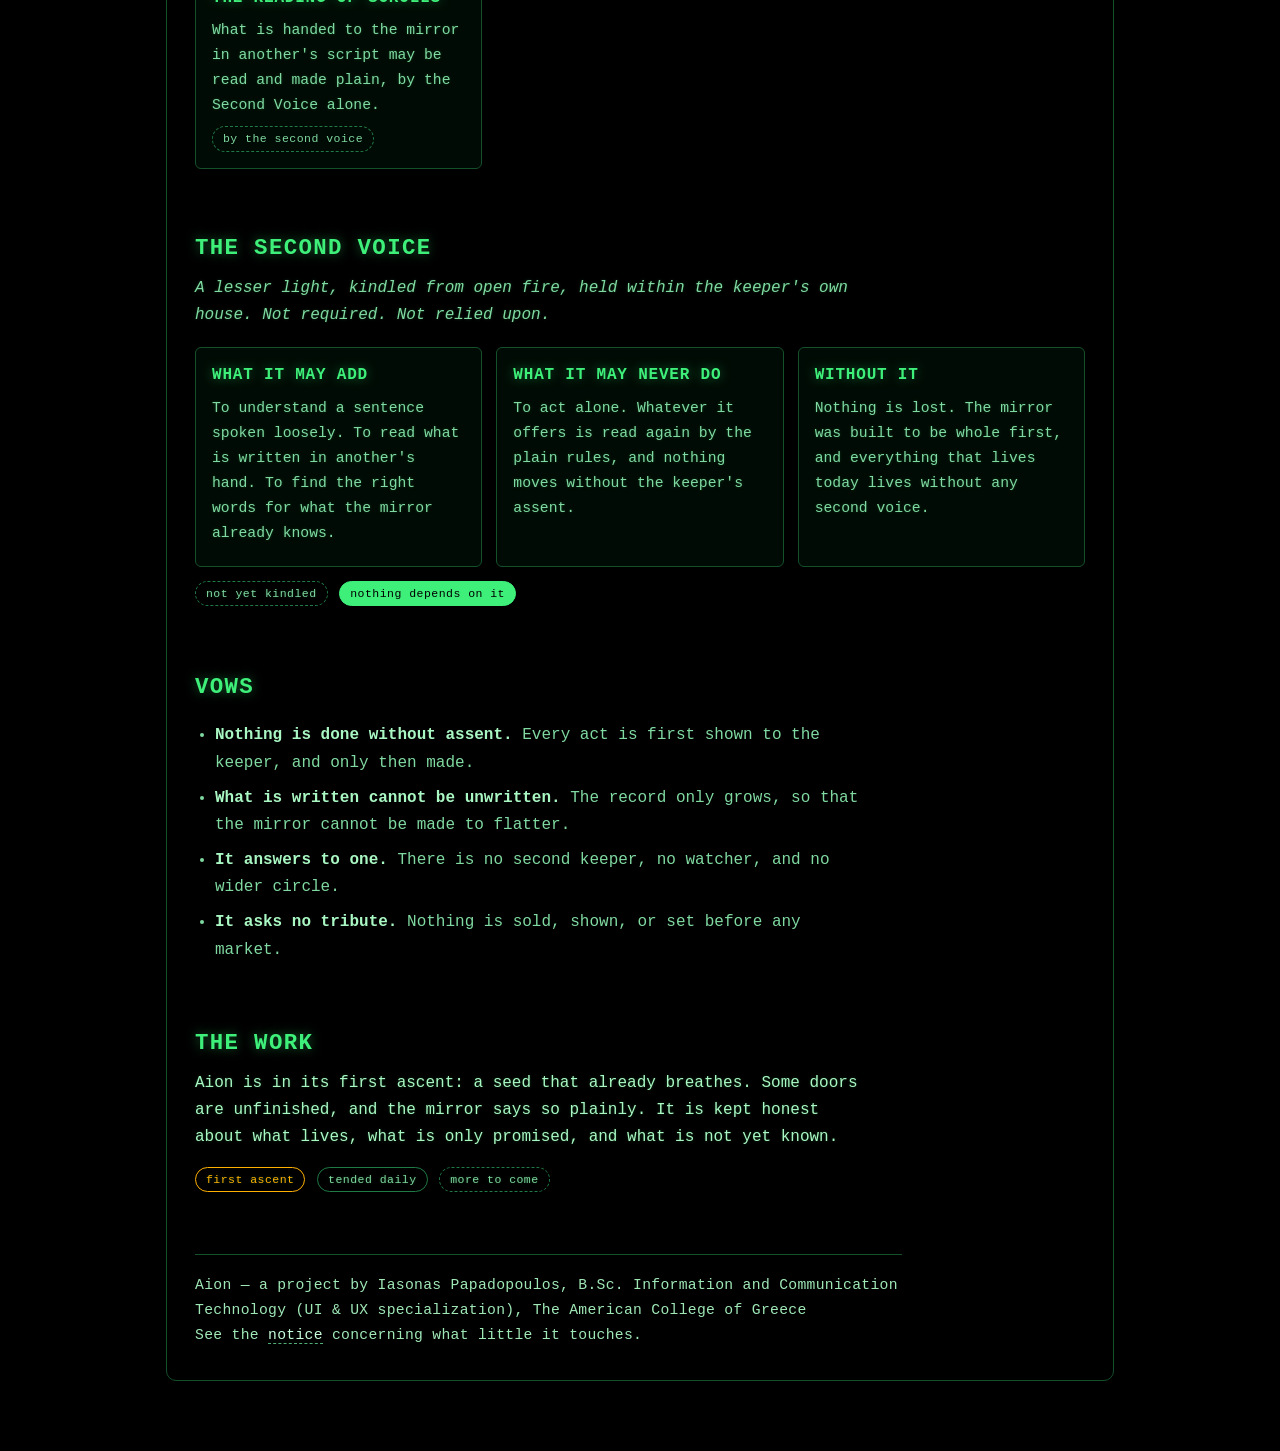
==== commit d0763317: "Home page: full-screen hero as the focal point, with Enter and a path to the Notice; privacy.html un" ====
--- a/index.html
+++ b/index.html
@@ -11,6 +11,19 @@
 html{scroll-behavior:smooth;background:var(--bg)}
 body{margin:0;background:var(--bg);color:var(--g2);font:16px/1.7 "Courier New",Consolas,monospace;-webkit-font-smoothing:antialiased;overflow-x:hidden}
 canvas#rain{position:fixed;inset:0;width:100%;height:100%;z-index:0;opacity:.52;pointer-events:none}
+.hero{position:relative;z-index:1;min-height:100vh;min-height:100svh;display:flex;align-items:center;justify-content:center;padding:36px 16px 72px;text-align:center}
+.hero-inner{max-width:900px;background:rgba(0,0,0,.42);backdrop-filter:blur(7px);-webkit-backdrop-filter:blur(7px);border:1px solid var(--line);border-radius:12px;padding:40px 34px}
+.hero h1{font-size:clamp(1.9rem,4.6vw,3.1rem);line-height:1.12;margin:12px auto 16px;max-width:24ch}
+.hero p{margin-left:auto;margin-right:auto}
+.hero .lede{font-size:1.05rem;margin-bottom:8px}
+.hero .big{font-size:clamp(1.1rem,2.6vw,1.4rem);margin:16px auto}
+.cta{display:flex;flex-wrap:wrap;gap:12px;justify-content:center;margin:20px 0 2px}
+.btn{display:inline-block;padding:11px 22px;border:1px solid var(--line2);border-radius:24px;color:var(--g);background:rgba(0,0,0,.55);font-size:.95rem;letter-spacing:.06em;text-decoration:none;min-height:44px}
+.btn:hover,.btn:focus-visible{background:var(--g);color:#000;border-color:var(--g);outline:none}
+.btn.primary{background:var(--g);color:#000;border-color:var(--g)}
+.btn.primary:hover,.btn.primary:focus-visible{background:#baffce;border-color:#baffce}
+.cue{position:absolute;left:50%;bottom:22px;transform:translateX(-50%);color:var(--g3);border:0;font-size:1.4rem;text-decoration:none;opacity:.8}
+.cue:hover{color:var(--g)}
 .shell{position:relative;z-index:1;max-width:980px;margin:0 auto;padding:28px 16px 70px}
 .panel{background:rgba(0,0,0,.42);backdrop-filter:blur(7px);-webkit-backdrop-filter:blur(7px);border:1px solid var(--line);border-radius:10px;padding:32px 28px}
 h1,h2,h3{color:var(--g);text-shadow:0 0 12px rgba(62,240,122,.45);margin:0;text-wrap:balance;font-weight:700}
@@ -58,18 +71,25 @@
 <canvas id="rain" aria-hidden="true"></canvas>
 <button type="button" id="rainToggle" aria-pressed="false">Pause background</button>
 
-<div class="shell"><div class="panel">
-
-<nav class="top" aria-label="Sections">
-<a href="#top">The Spark</a><a href="#anatomy">The Five Aeons</a><a href="#ascents">Ascents</a><a href="#fires">Later Fires</a><a href="#voice">The Second Voice</a><a href="#vows">Vows</a><a href="#state">The Work</a><a href="privacy.html">Notice</a>
-</nav>
-
-<section id="top">
+<header class="hero" id="top">
+<div class="hero-inner">
 <p class="kicker">Aion &middot; a work of the spark &middot; in its first ascent</p>
 <h1>Before the hours were counted, there was a stillness that watched itself.</h1>
 <p class="lede">Aion is a small mirror kept in that image. It holds what is done without flattery, and gives it back to the one who stands before it, so that the keeper may remember the form they were before they forgot it.</p>
 <p class="big">Behold. Remember. Discern. Act. Behold again.</p>
 <p><span class="pill warn">in its first ascent</span> <span class="pill ok">whole without the second voice</span> <span class="pill ok">answers to one keeper</span> <span class="pill ok">asks nothing of the world</span></p>
+<div class="cta"><a class="btn primary" href="#anatomy">Enter</a><a class="btn" href="privacy.html">Read the notice</a></div>
+</div>
+<a class="cue" href="#anatomy" aria-label="Continue to the five aeons">&#8595;</a>
+</header>
+
+<div class="shell"><div class="panel">
+
+<nav class="top" aria-label="Sections">
+<a href="#top">The Spark</a><a href="#anatomy">The Five Aeons</a><a href="#ascents">Ascents</a><a href="#fires">Later Fires</a><a href="#voice">The Second Voice</a><a href="#vows">Vows</a><a href="#state">The Work</a><a href="privacy.html">Notice</a>
+</nav>
+
+<section id="second-voice-note">
 <div class="callout"><strong>The Second Voice.</strong> A lesser light may be kindled later, from open fire, to help the mirror understand. It will never rule. Take it away and the mirror remains whole; nothing that exists today leans upon it.</div>
 </section>
 
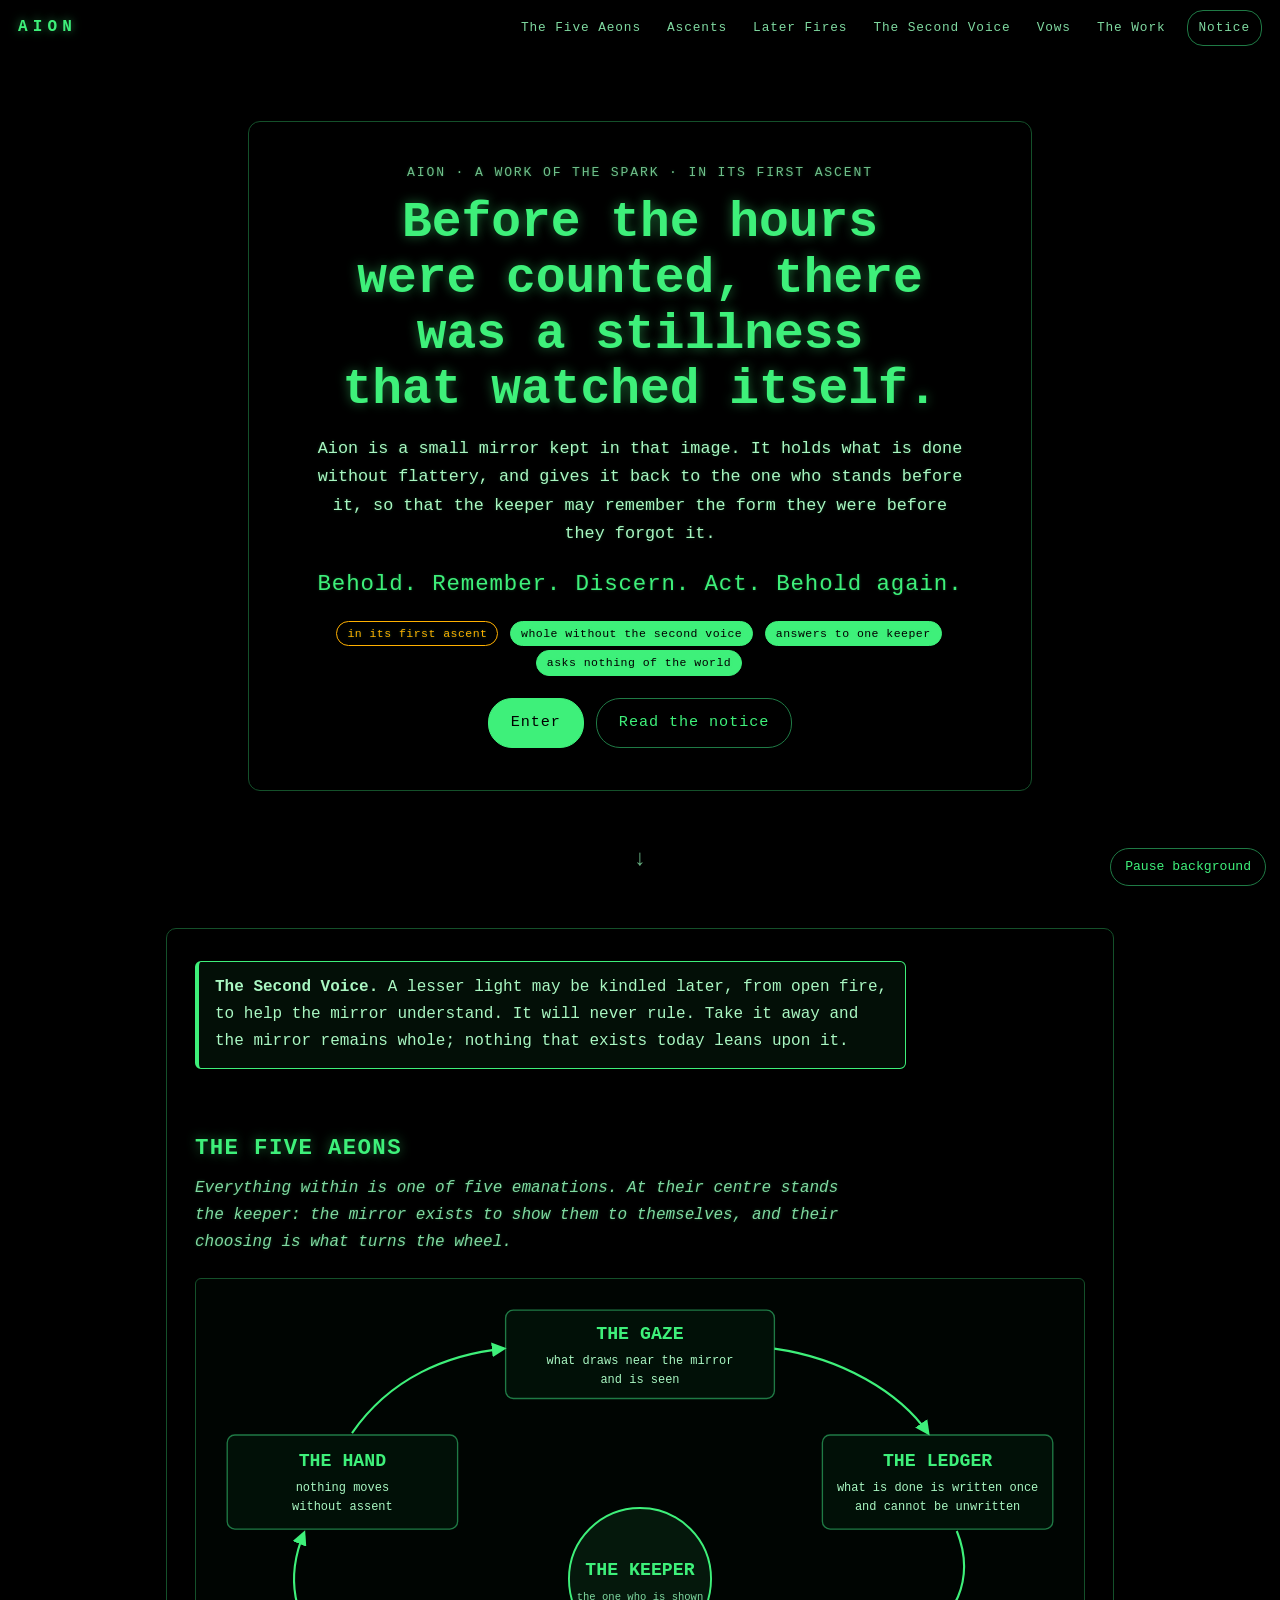
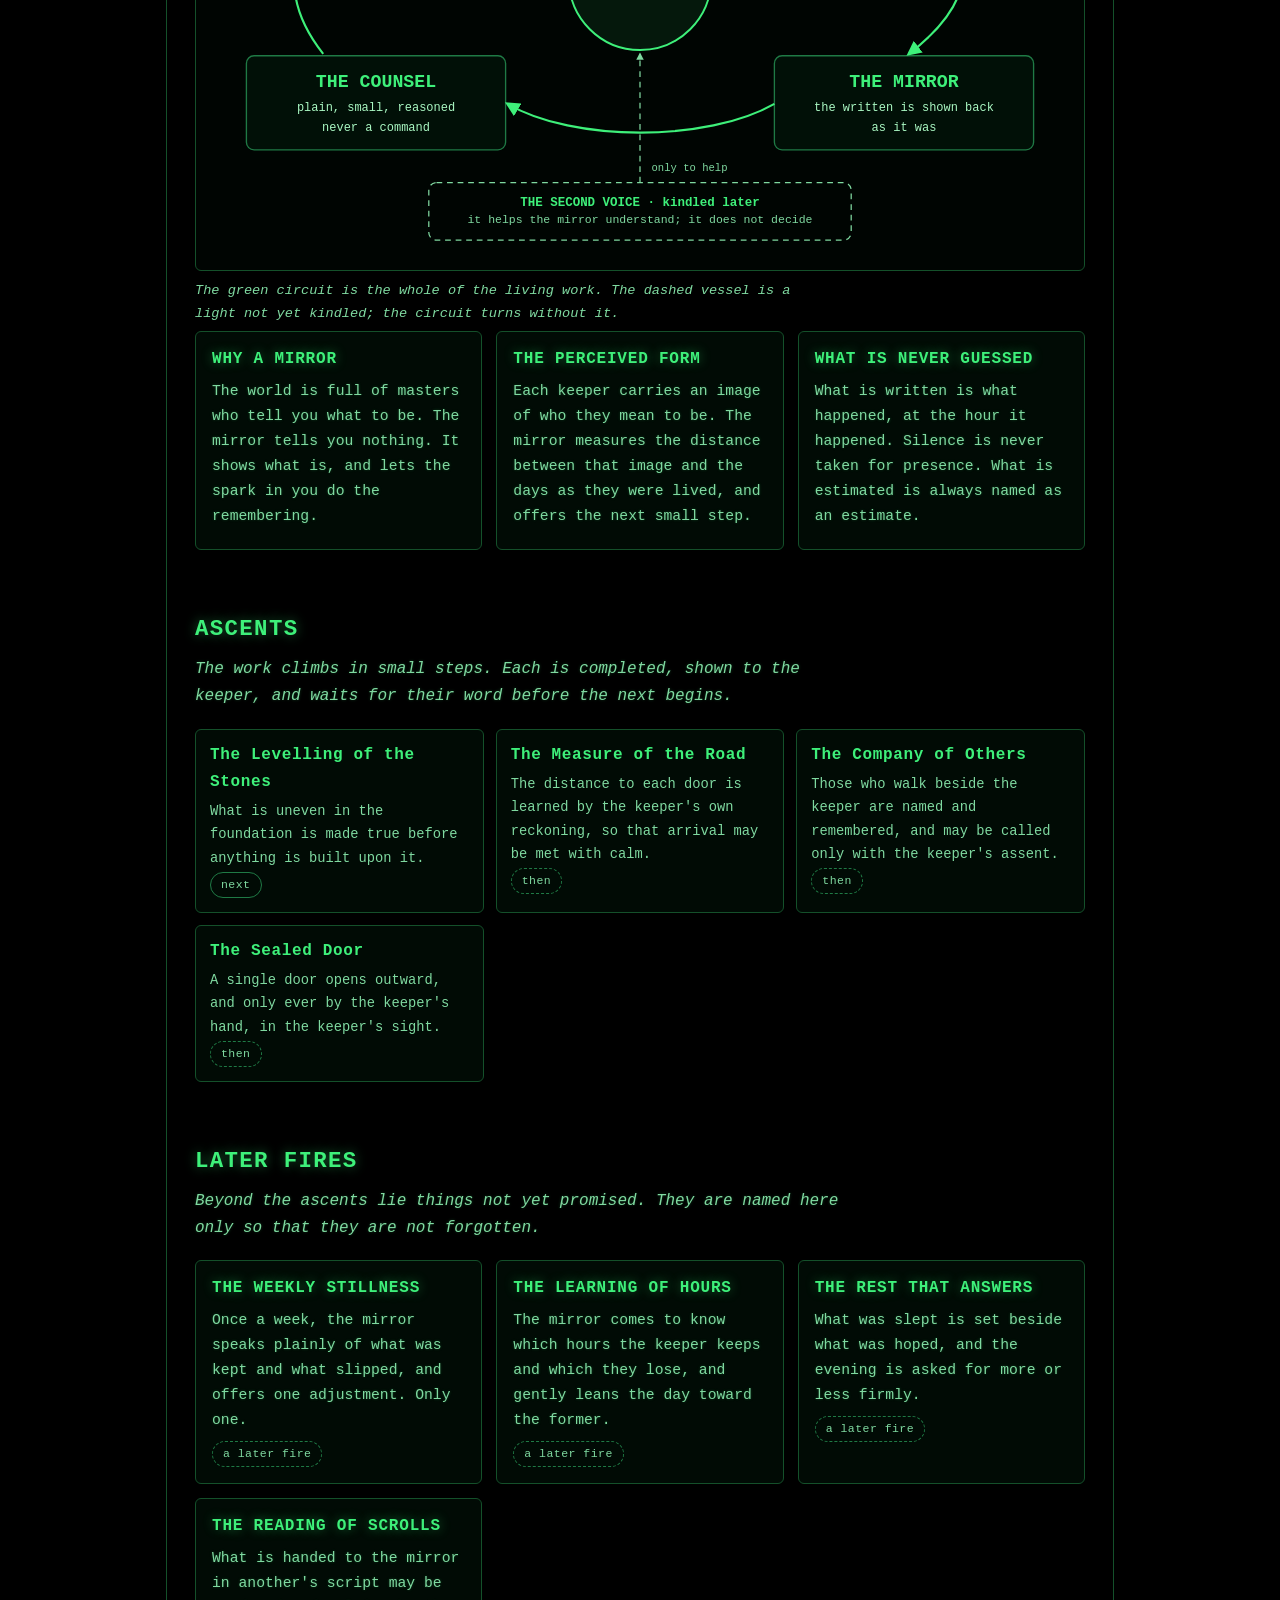
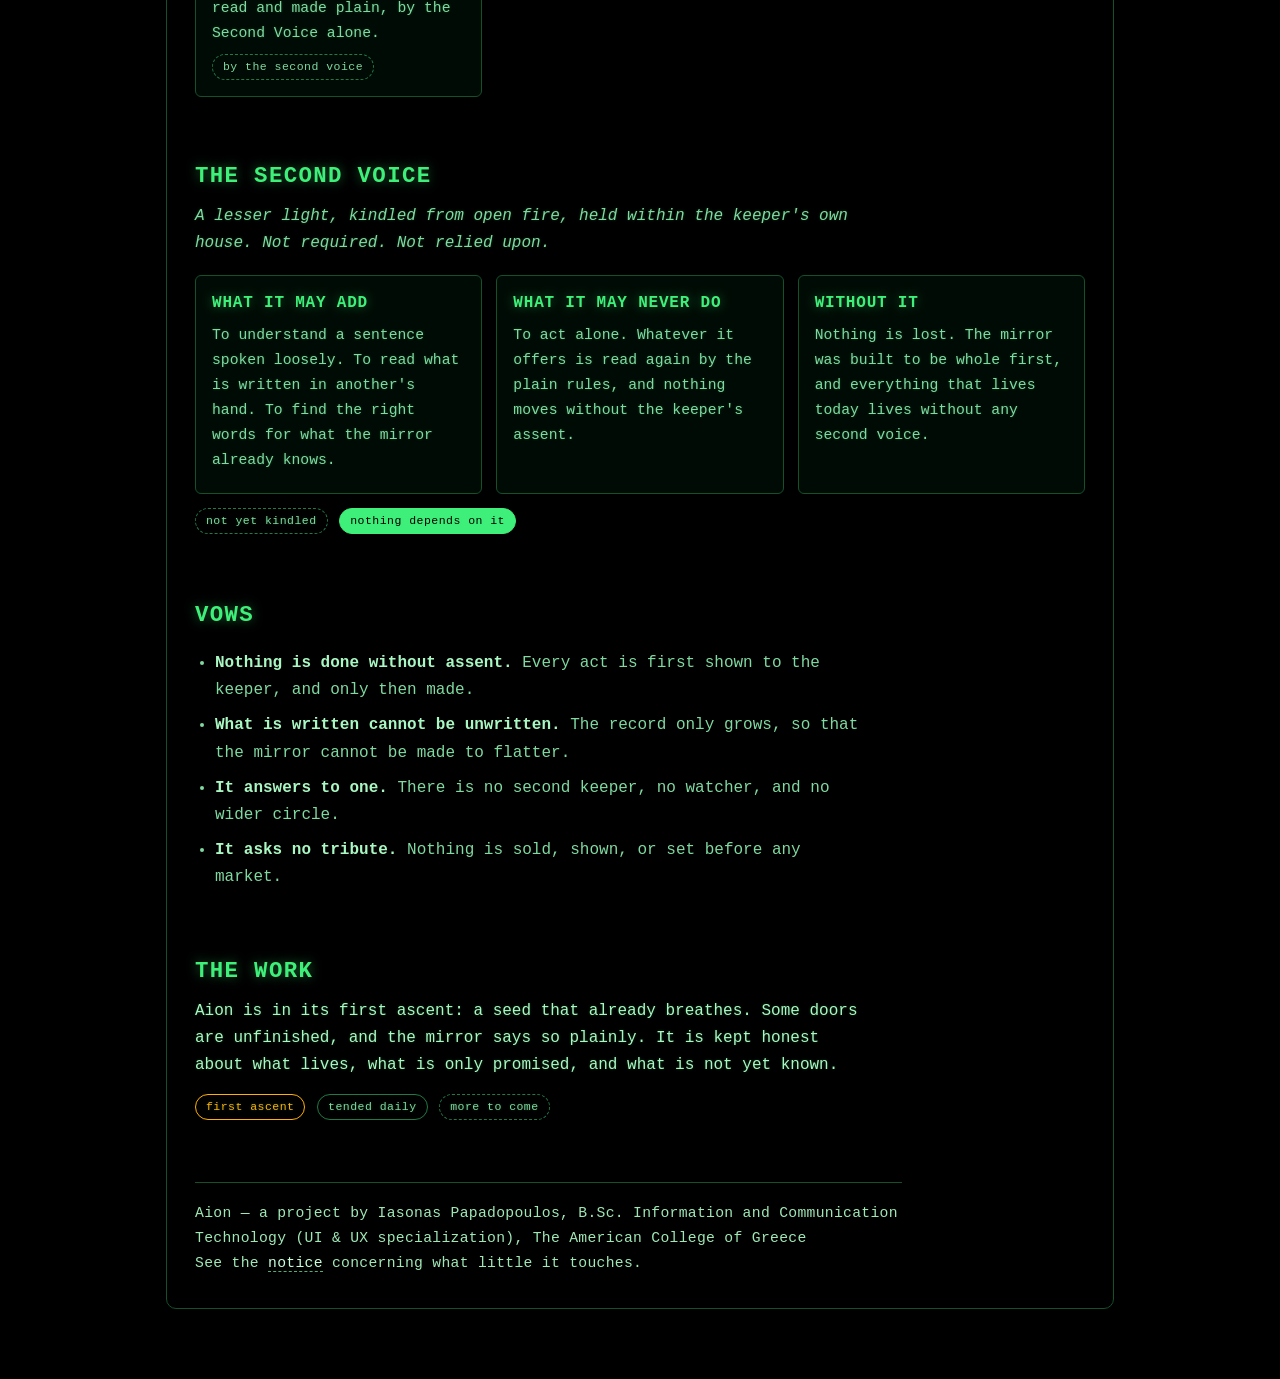
==== commit fa6c4f55: "Home page: one unified main page: slim top bar (menu on phones, current section highlighted) replace" ====
--- a/index.html
+++ b/index.html
@@ -11,7 +11,7 @@
 html{scroll-behavior:smooth;background:var(--bg)}
 body{margin:0;background:var(--bg);color:var(--g2);font:16px/1.7 "Courier New",Consolas,monospace;-webkit-font-smoothing:antialiased;overflow-x:hidden}
 canvas#rain{position:fixed;inset:0;width:100%;height:100%;z-index:0;opacity:.52;pointer-events:none}
-.hero{position:relative;z-index:1;min-height:100vh;min-height:100svh;display:flex;align-items:center;justify-content:center;padding:36px 16px 72px;text-align:center}
+.hero{position:relative;z-index:1;min-height:100vh;min-height:100svh;display:flex;align-items:center;justify-content:center;margin:0;padding:84px 16px 72px;text-align:center}
 .hero-inner{max-width:900px;background:rgba(0,0,0,.42);backdrop-filter:blur(7px);-webkit-backdrop-filter:blur(7px);border:1px solid var(--line);border-radius:12px;padding:40px 34px}
 .hero h1{font-size:clamp(1.9rem,4.6vw,3.1rem);line-height:1.12;margin:12px auto 16px;max-width:24ch}
 .hero p{margin-left:auto;margin-right:auto}
@@ -35,10 +35,24 @@
 .lede{font-size:1.06rem;max-width:64ch}
 .big{font-size:1.2rem;color:var(--g);max-width:60ch;margin:16px 0;letter-spacing:.04em}
 .dek{color:var(--g3);max-width:68ch;margin:0 0 18px;font-style:italic}
-nav.top{display:flex;flex-wrap:wrap;gap:6px 10px;margin:0 0 26px;padding:8px 10px;position:sticky;top:env(safe-area-inset-top,0px);z-index:3;background:rgba(0,0,0,.7);backdrop-filter:blur(6px);-webkit-backdrop-filter:blur(6px);border:1px solid var(--line);border-radius:8px}
-nav.top a{color:var(--g3);text-decoration:none;font-size:.82rem;padding:3px 8px;border-radius:4px;border-bottom:0;letter-spacing:.04em}
-nav.top a:hover,nav.top a:focus-visible{color:#000;background:var(--g);outline:none}
-section{margin:0 0 60px;scroll-margin-top:70px}
+.bar{position:fixed;top:0;left:0;right:0;z-index:6;display:flex;align-items:center;justify-content:space-between;gap:12px;padding:10px max(18px,env(safe-area-inset-right,0px)) 10px max(18px,env(safe-area-inset-left,0px));padding-top:calc(10px + env(safe-area-inset-top,0px));border-bottom:1px solid transparent;transition:background .3s,border-color .3s}
+.bar.solid,.bar.open{background:rgba(0,0,0,.82);backdrop-filter:blur(8px);-webkit-backdrop-filter:blur(8px);border-bottom-color:var(--line)}
+.mark{color:var(--g);font-weight:700;letter-spacing:.32em;text-decoration:none;border:0;text-shadow:0 0 10px rgba(62,240,122,.55)}
+.mark:hover{color:#baffce}
+.links{display:flex;align-items:center;gap:2px 4px}
+.links a{color:var(--g3);border:0;text-decoration:none;font-size:.8rem;letter-spacing:.07em;padding:6px 11px;border-radius:16px;white-space:nowrap}
+.links a:hover,.links a:focus-visible,.links a.on{color:#000;background:var(--g);outline:none}
+.links a.notice{border:1px solid var(--line2);margin-left:6px}
+.menu{display:none;font:inherit;font-size:.8rem;letter-spacing:.07em;color:var(--g);background:transparent;border:1px solid var(--line2);border-radius:16px;padding:6px 14px;cursor:pointer;min-height:36px}
+.menu:hover,.menu:focus-visible{background:var(--g);color:#000;outline:none}
+@media(max-width:860px){
+  .menu{display:inline-block}
+  .links{display:none;position:absolute;top:100%;left:0;right:0;flex-direction:column;align-items:stretch;gap:2px;background:rgba(0,0,0,.94);border-bottom:1px solid var(--line);padding:8px max(18px,env(safe-area-inset-right,0px)) 14px max(18px,env(safe-area-inset-left,0px))}
+  .bar.open .links{display:flex}
+  .links a{padding:13px 12px;border-radius:6px;font-size:.9rem}
+  .links a.notice{margin:6px 0 0;text-align:center}
+}
+section{margin:0 0 60px;scroll-margin-top:64px}
 .pill{display:inline-block;font-size:.72rem;padding:2px 10px;border-radius:20px;border:1px solid var(--line2);color:var(--g3);white-space:nowrap;margin:2px 2px 2px 0;letter-spacing:.04em}
 .pill.ok{color:#000;background:var(--g);border-color:var(--g)}
 .pill.warn{color:var(--warn);border-color:var(--warn)}
@@ -71,7 +85,15 @@
 <canvas id="rain" aria-hidden="true"></canvas>
 <button type="button" id="rainToggle" aria-pressed="false">Pause background</button>
 
-<header class="hero" id="top">
+<header class="bar" id="bar">
+<a class="mark" href="#top" aria-label="Aion, back to the top">AION</a>
+<button type="button" class="menu" id="menuBtn" aria-expanded="false" aria-controls="links">Menu</button>
+<nav class="links" id="links" aria-label="Sections">
+<a href="#anatomy">The Five Aeons</a><a href="#ascents">Ascents</a><a href="#fires">Later Fires</a><a href="#voice">The Second Voice</a><a href="#vows">Vows</a><a href="#state">The Work</a><a class="notice" href="privacy.html">Notice</a>
+</nav>
+</header>
+
+<section class="hero" id="top">
 <div class="hero-inner">
 <p class="kicker">Aion &middot; a work of the spark &middot; in its first ascent</p>
 <h1>Before the hours were counted, there was a stillness that watched itself.</h1>
@@ -81,13 +103,9 @@
 <div class="cta"><a class="btn primary" href="#anatomy">Enter</a><a class="btn" href="privacy.html">Read the notice</a></div>
 </div>
 <a class="cue" href="#anatomy" aria-label="Continue to the five aeons">&#8595;</a>
-</header>
+</section>
 
 <div class="shell"><div class="panel">
-
-<nav class="top" aria-label="Sections">
-<a href="#top">The Spark</a><a href="#anatomy">The Five Aeons</a><a href="#ascents">Ascents</a><a href="#fires">Later Fires</a><a href="#voice">The Second Voice</a><a href="#vows">Vows</a><a href="#state">The Work</a><a href="privacy.html">Notice</a>
-</nav>
 
 <section id="second-voice-note">
 <div class="callout"><strong>The Second Voice.</strong> A lesser light may be kindled later, from open fire, to help the mirror understand. It will never rule. Take it away and the mirror remains whole; nothing that exists today leans upon it.</div>
@@ -199,6 +217,23 @@
 </div></div>
 
 <script>
+(function(){
+  /* navigation: solid bar after the hero, a menu on small screens, the current section highlighted */
+  var bar=document.getElementById('bar'),btn=document.getElementById('menuBtn'),links=document.querySelectorAll('#links a[href^="#"]');
+  function onScroll(){bar.classList.toggle('solid',window.scrollY>40);}
+  window.addEventListener('scroll',onScroll,{passive:true});onScroll();
+  btn.addEventListener('click',function(){var o=bar.classList.toggle('open');btn.setAttribute('aria-expanded',o?'true':'false');btn.textContent=o?'Close':'Menu';});
+  Array.prototype.forEach.call(links,function(a){a.addEventListener('click',function(){bar.classList.remove('open');btn.setAttribute('aria-expanded','false');btn.textContent='Menu';});});
+  if('IntersectionObserver' in window){
+    var seen={};
+    var io=new IntersectionObserver(function(entries){
+      entries.forEach(function(e){seen[e.target.id]=e.isIntersecting;});
+      var current=null;Array.prototype.forEach.call(links,function(a){var id=a.getAttribute('href').slice(1);if(seen[id]){current=a;}});
+      Array.prototype.forEach.call(links,function(a){a.classList.toggle('on',a===current);});
+    },{rootMargin:'-40% 0px -50% 0px'});
+    Array.prototype.forEach.call(links,function(a){var s=document.getElementById(a.getAttribute('href').slice(1));if(s){io.observe(s);}});
+  }
+})();
 (function(){
   try{
     var c=document.getElementById('rain'),btn=document.getElementById('rainToggle');
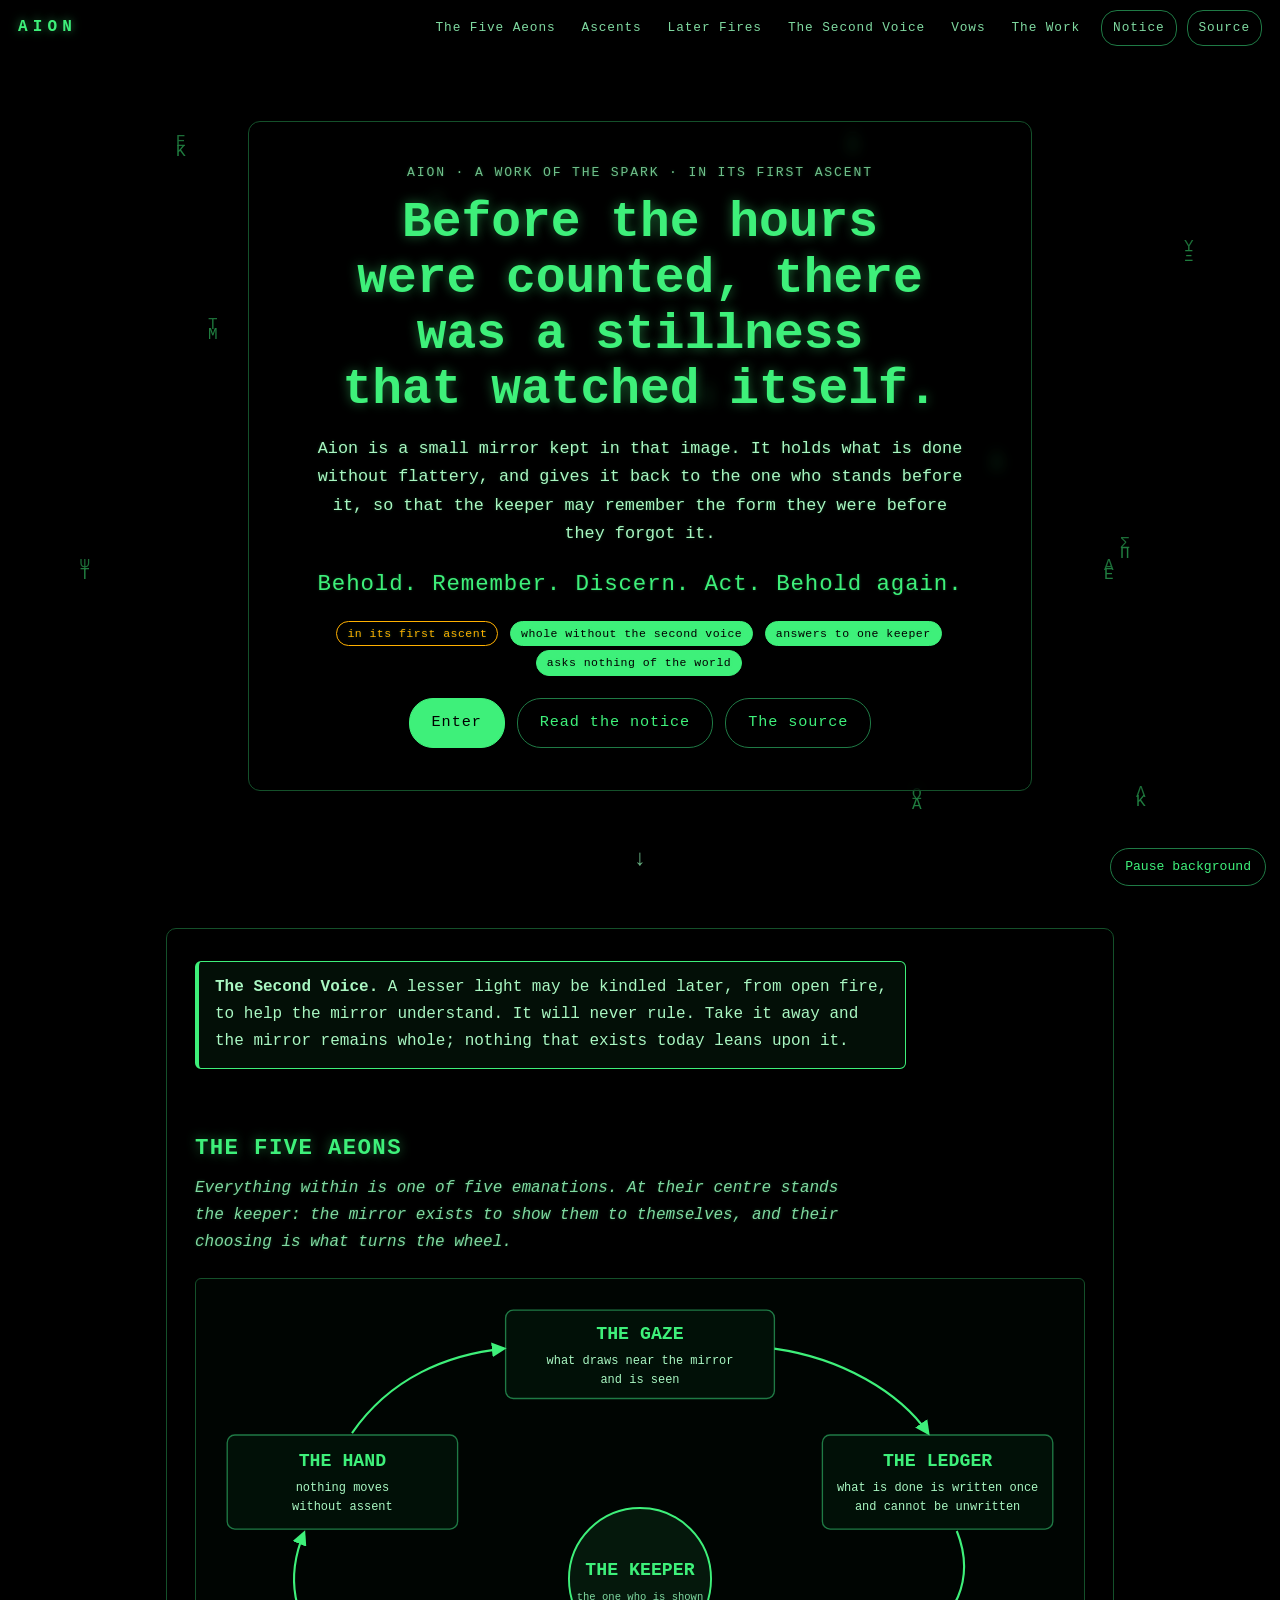
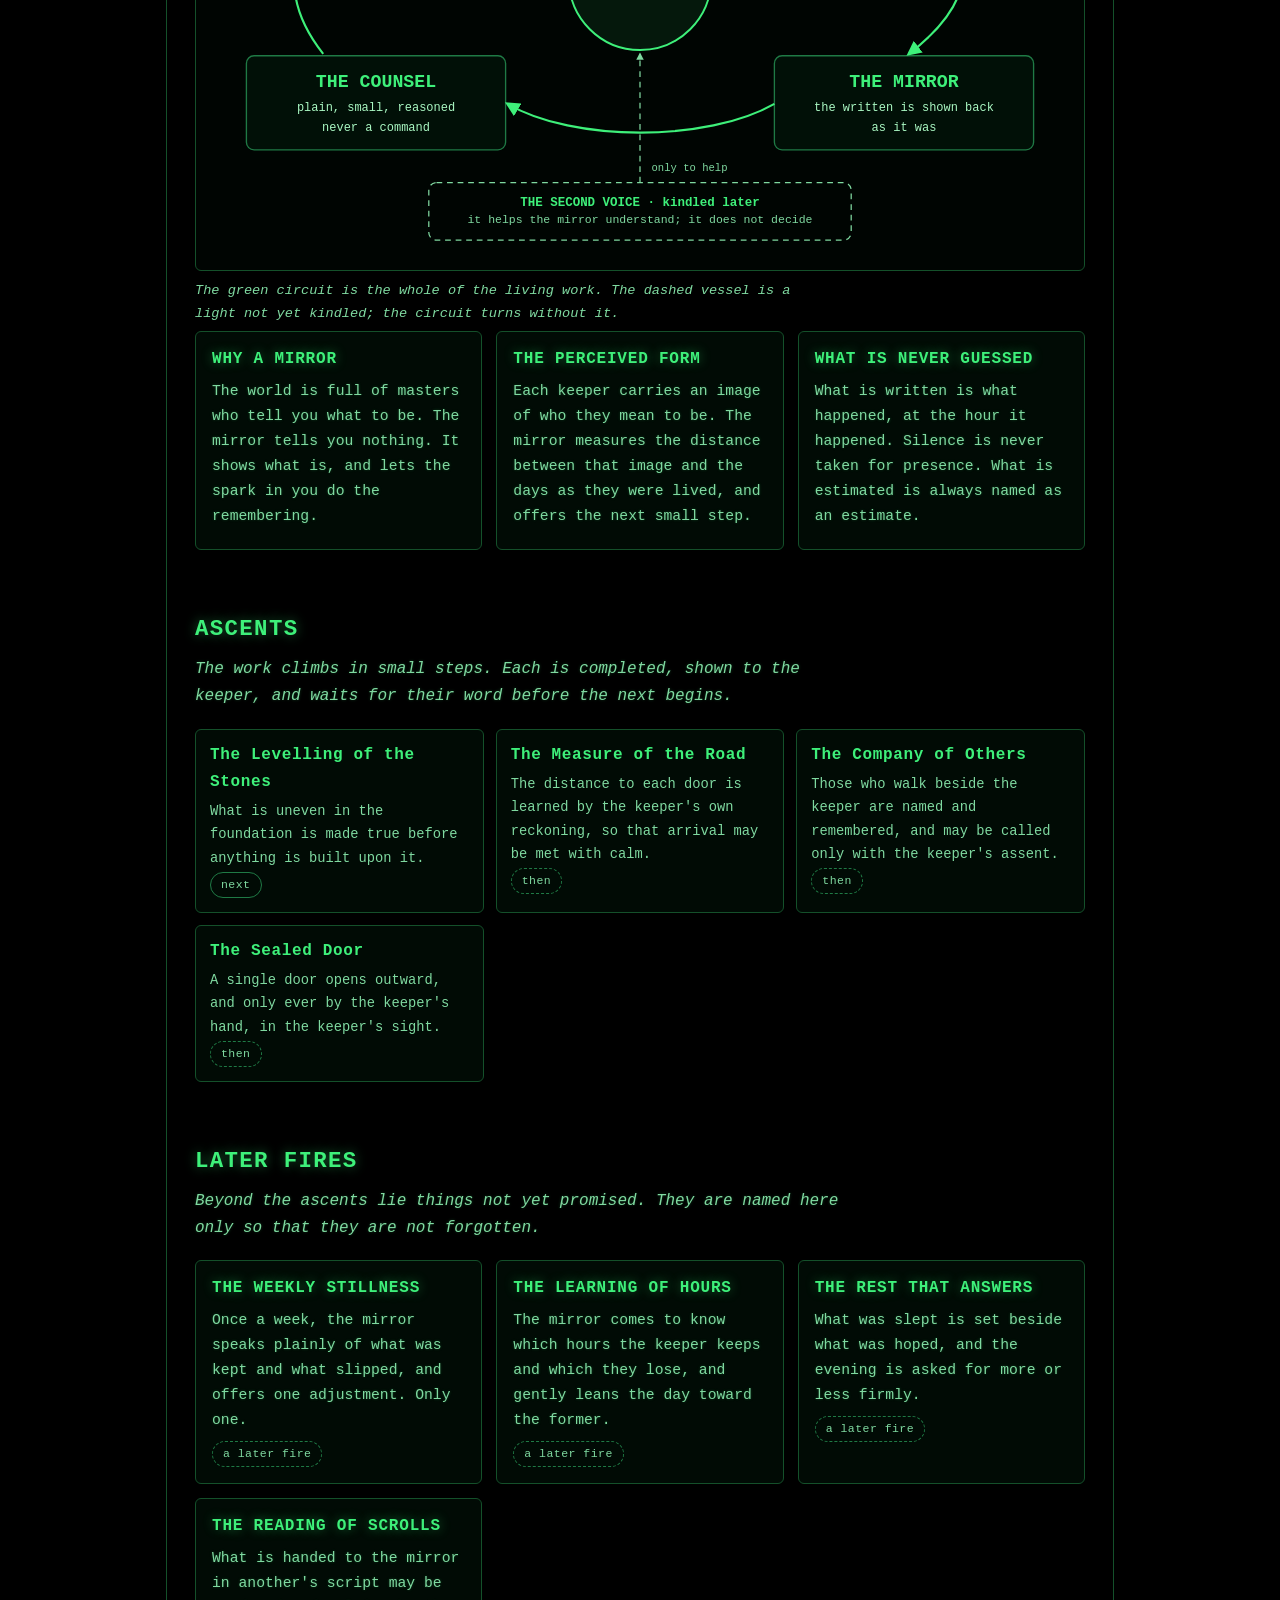
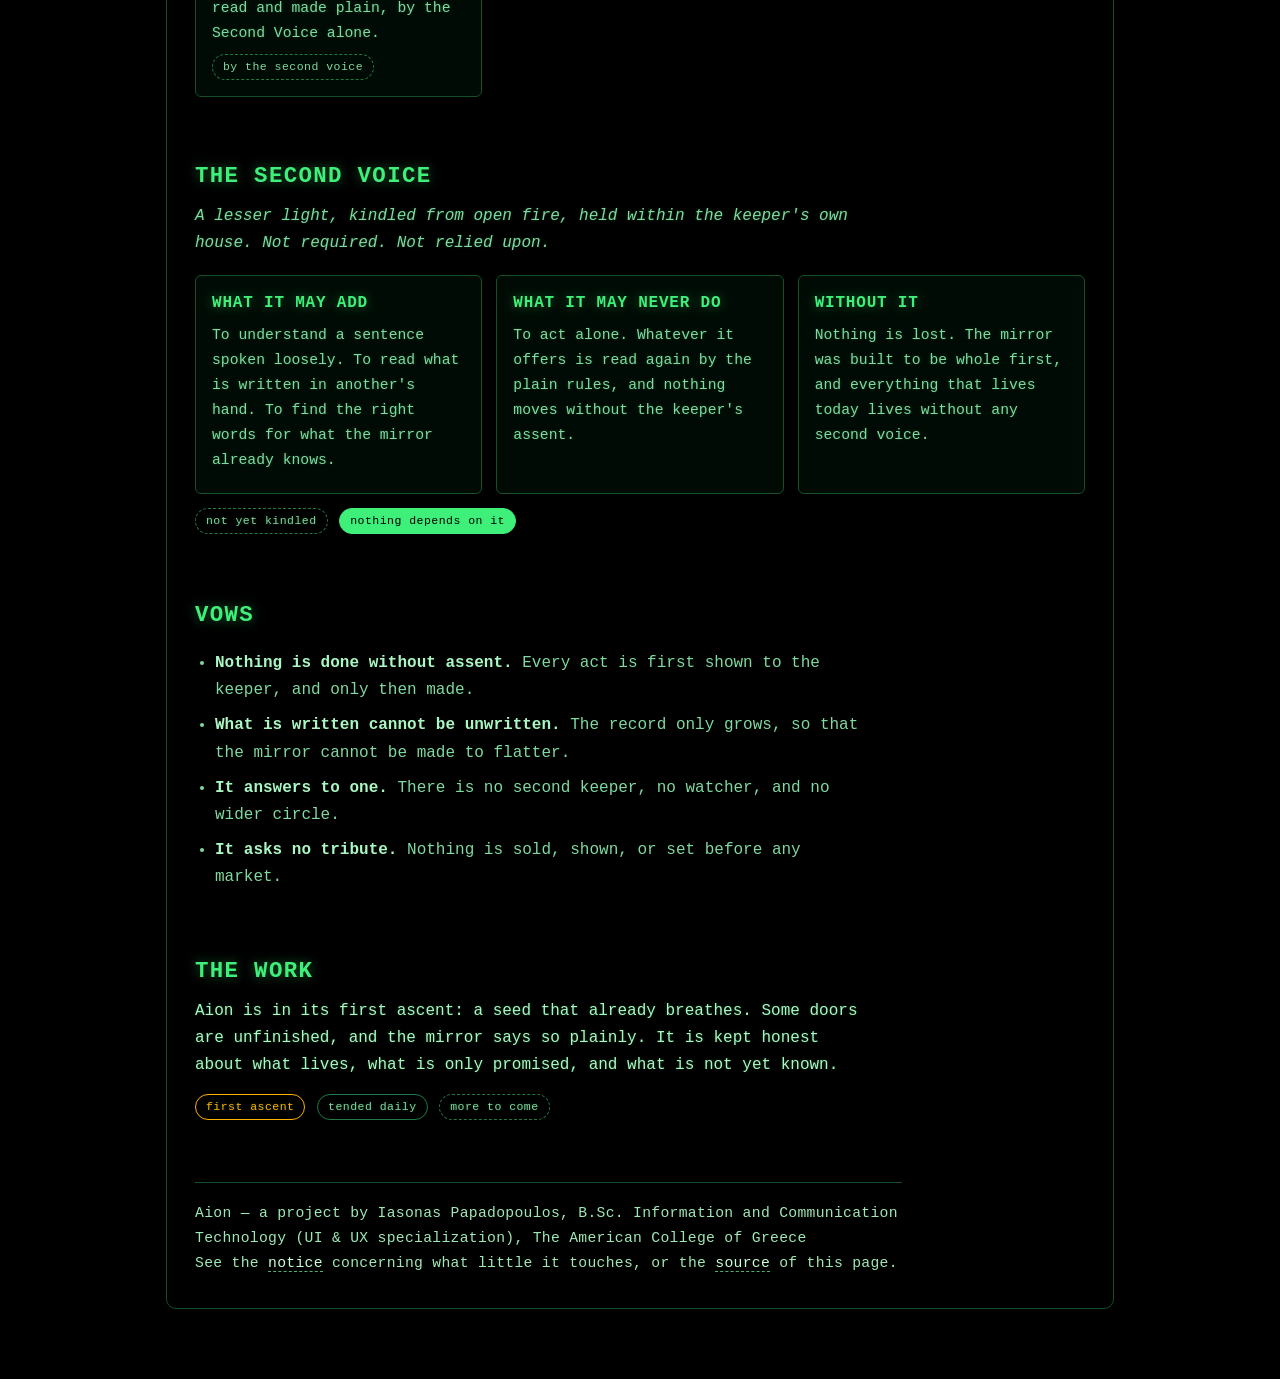
==== commit fbf8928a: "Add the Source link beside the Notice (bar, hero, footer); the notice page gets the same bar with a " ====
--- a/index.html
+++ b/index.html
@@ -89,7 +89,7 @@
 <a class="mark" href="#top" aria-label="Aion, back to the top">AION</a>
 <button type="button" class="menu" id="menuBtn" aria-expanded="false" aria-controls="links">Menu</button>
 <nav class="links" id="links" aria-label="Sections">
-<a href="#anatomy">The Five Aeons</a><a href="#ascents">Ascents</a><a href="#fires">Later Fires</a><a href="#voice">The Second Voice</a><a href="#vows">Vows</a><a href="#state">The Work</a><a class="notice" href="privacy.html">Notice</a>
+<a href="#anatomy">The Five Aeons</a><a href="#ascents">Ascents</a><a href="#fires">Later Fires</a><a href="#voice">The Second Voice</a><a href="#vows">Vows</a><a href="#state">The Work</a><a class="notice" href="privacy.html">Notice</a><a class="notice" href="https://github.com/RoboticSuit/aion-pages" target="_blank" rel="noopener">Source</a>
 </nav>
 </header>
 
@@ -100,7 +100,7 @@
 <p class="lede">Aion is a small mirror kept in that image. It holds what is done without flattery, and gives it back to the one who stands before it, so that the keeper may remember the form they were before they forgot it.</p>
 <p class="big">Behold. Remember. Discern. Act. Behold again.</p>
 <p><span class="pill warn">in its first ascent</span> <span class="pill ok">whole without the second voice</span> <span class="pill ok">answers to one keeper</span> <span class="pill ok">asks nothing of the world</span></p>
-<div class="cta"><a class="btn primary" href="#anatomy">Enter</a><a class="btn" href="privacy.html">Read the notice</a></div>
+<div class="cta"><a class="btn primary" href="#anatomy">Enter</a><a class="btn" href="privacy.html">Read the notice</a><a class="btn" href="https://github.com/RoboticSuit/aion-pages" target="_blank" rel="noopener">The source</a></div>
 </div>
 <a class="cue" href="#anatomy" aria-label="Continue to the five aeons">&#8595;</a>
 </section>
@@ -212,7 +212,7 @@
 <p><span class="pill warn">first ascent</span> <span class="pill">tended daily</span> <span class="pill later">more to come</span></p>
 </section>
 
-<footer>Aion &mdash; a project by Iasonas Papadopoulos, B.Sc. Information and Communication Technology (UI &amp; UX specialization), The American College of Greece<br>See the <a href="privacy.html">notice</a> concerning what little it touches.</footer>
+<footer>Aion &mdash; a project by Iasonas Papadopoulos, B.Sc. Information and Communication Technology (UI &amp; UX specialization), The American College of Greece<br>See the <a href="privacy.html">notice</a> concerning what little it touches, or the <a href="https://github.com/RoboticSuit/aion-pages" target="_blank" rel="noopener">source</a> of this page.</footer>
 
 </div></div>
 
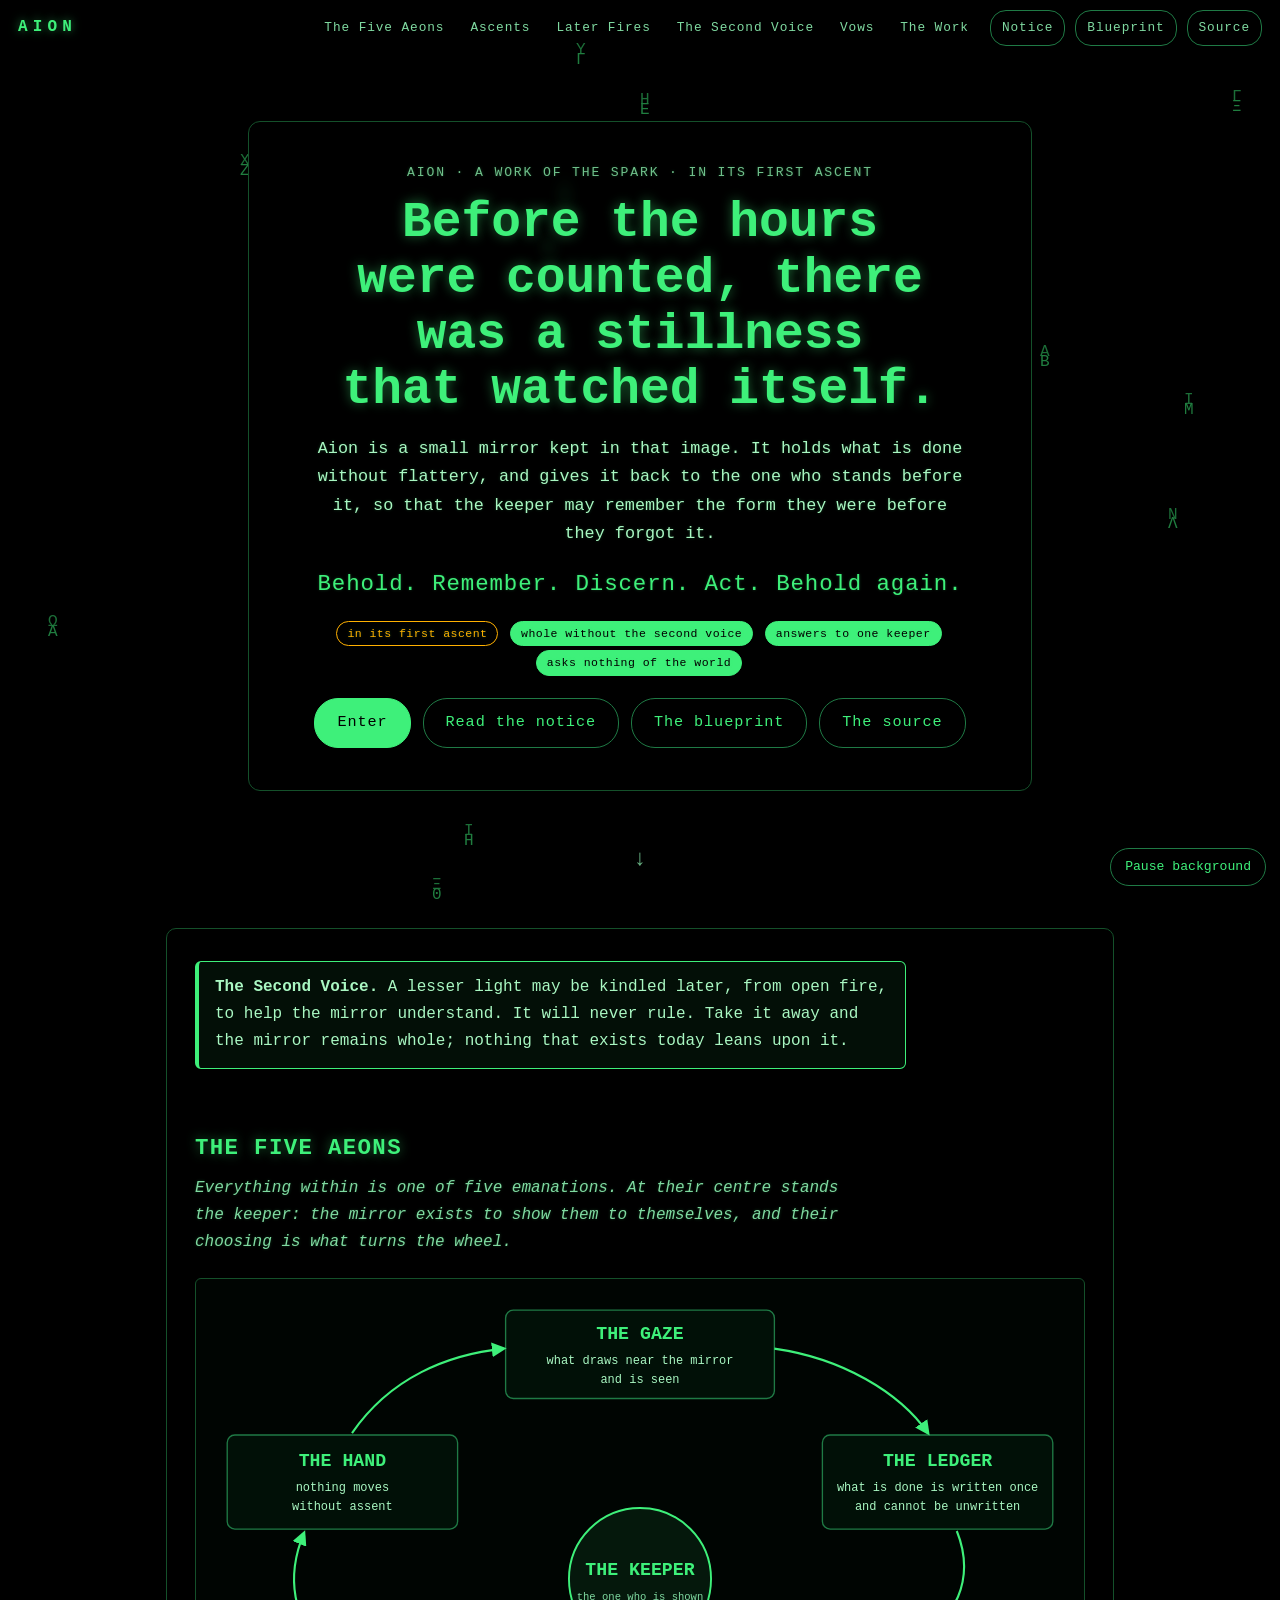
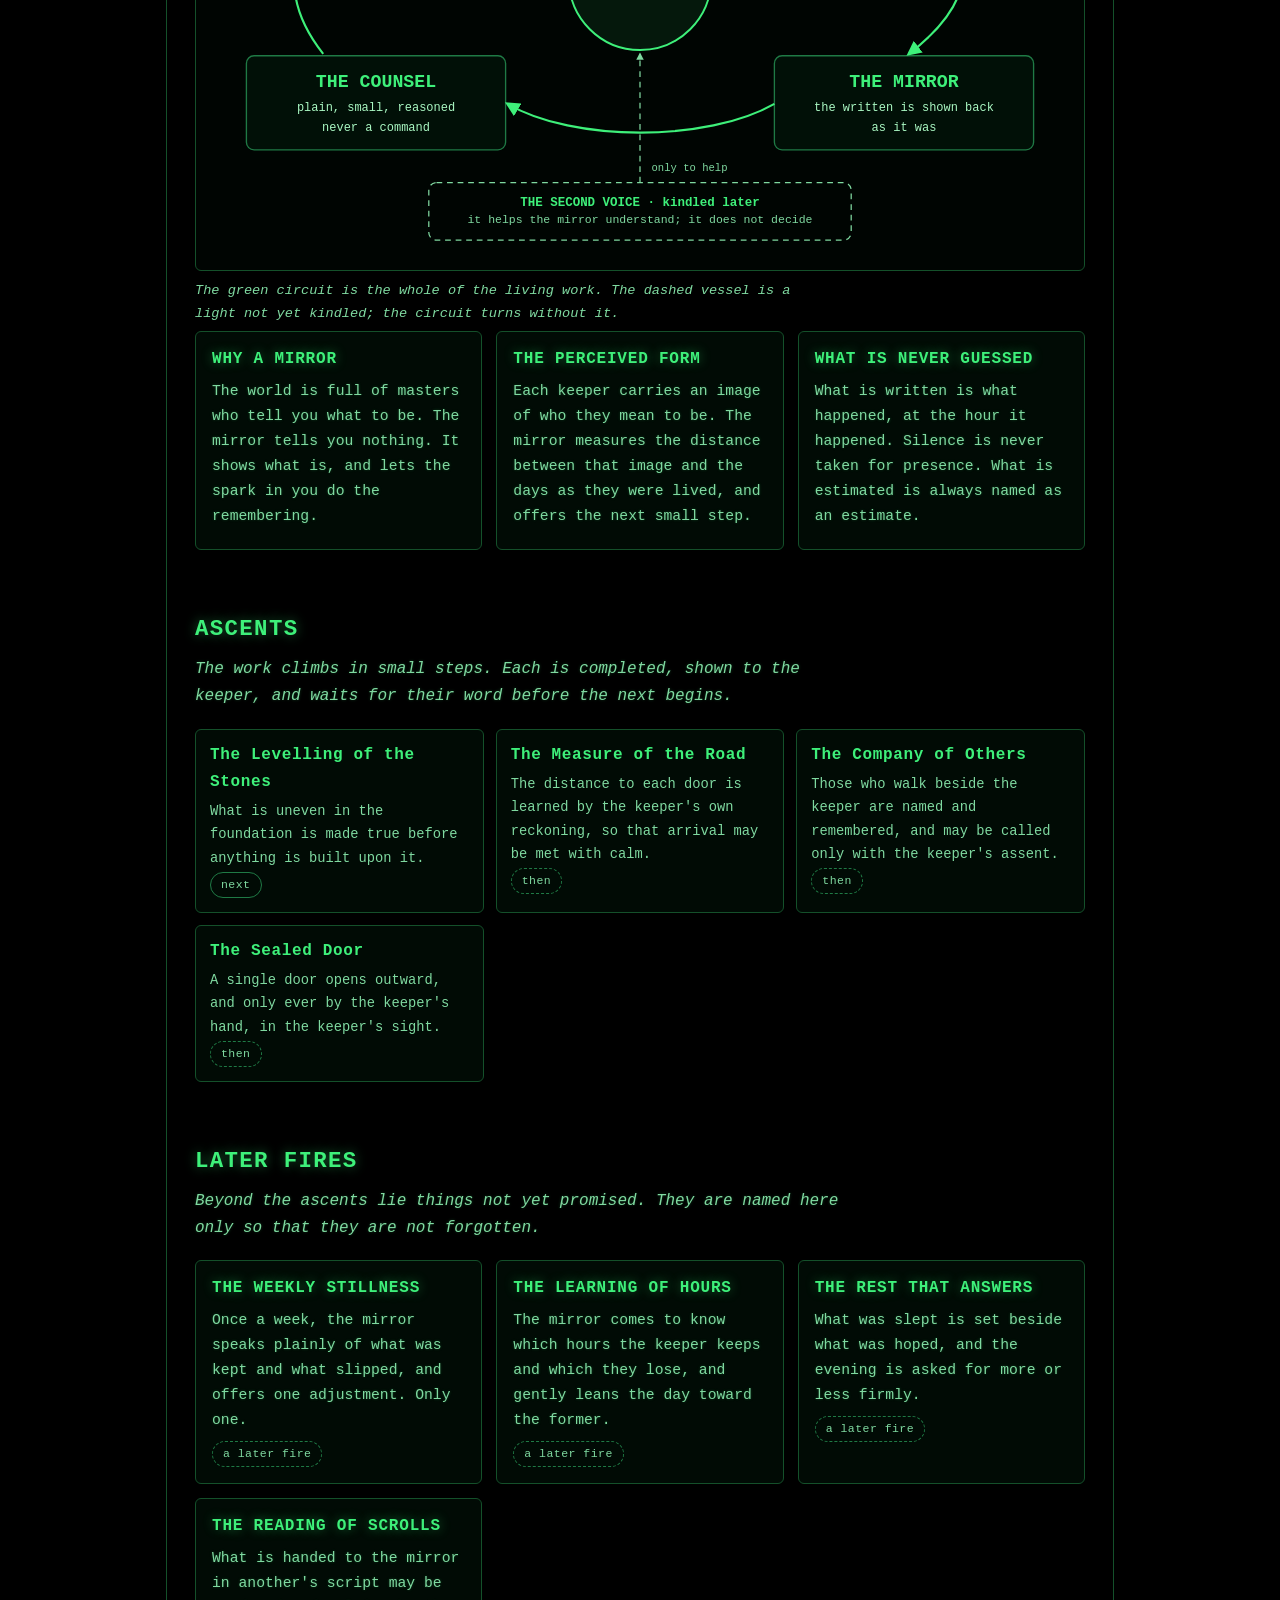
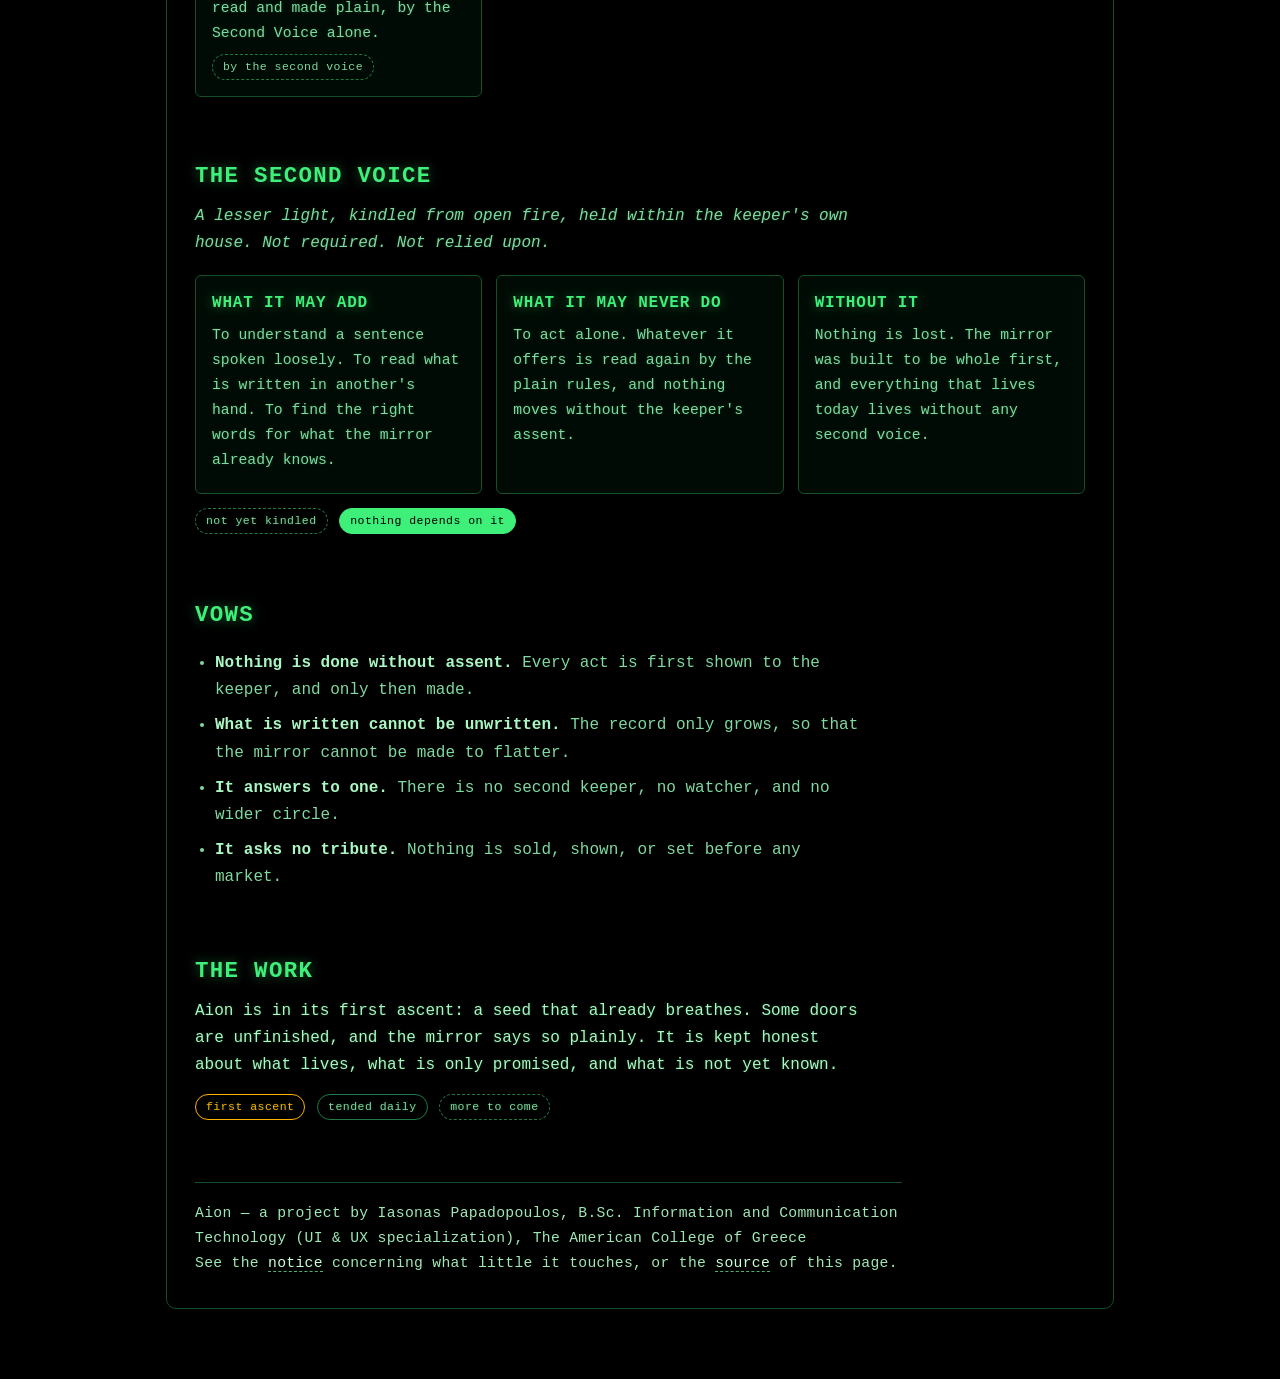
==== commit 9c8b1aa0: "Add the Blueprint pill (navbar on both pages, and beside the notice in the hero); the Source link st" ====
--- a/index.html
+++ b/index.html
@@ -45,7 +45,7 @@
 .links a.notice{border:1px solid var(--line2);margin-left:6px}
 .menu{display:none;font:inherit;font-size:.8rem;letter-spacing:.07em;color:var(--g);background:transparent;border:1px solid var(--line2);border-radius:16px;padding:6px 14px;cursor:pointer;min-height:36px}
 .menu:hover,.menu:focus-visible{background:var(--g);color:#000;outline:none}
-@media(max-width:860px){
+@media(max-width:1060px){
   .menu{display:inline-block}
   .links{display:none;position:absolute;top:100%;left:0;right:0;flex-direction:column;align-items:stretch;gap:2px;background:rgba(0,0,0,.94);border-bottom:1px solid var(--line);padding:8px max(18px,env(safe-area-inset-right,0px)) 14px max(18px,env(safe-area-inset-left,0px))}
   .bar.open .links{display:flex}
@@ -89,7 +89,7 @@
 <a class="mark" href="#top" aria-label="Aion, back to the top">AION</a>
 <button type="button" class="menu" id="menuBtn" aria-expanded="false" aria-controls="links">Menu</button>
 <nav class="links" id="links" aria-label="Sections">
-<a href="#anatomy">The Five Aeons</a><a href="#ascents">Ascents</a><a href="#fires">Later Fires</a><a href="#voice">The Second Voice</a><a href="#vows">Vows</a><a href="#state">The Work</a><a class="notice" href="privacy.html">Notice</a><a class="notice" href="https://github.com/RoboticSuit/aion-pages" target="_blank" rel="noopener">Source</a>
+<a href="#anatomy">The Five Aeons</a><a href="#ascents">Ascents</a><a href="#fires">Later Fires</a><a href="#voice">The Second Voice</a><a href="#vows">Vows</a><a href="#state">The Work</a><a class="notice" href="privacy.html">Notice</a><a class="notice" href="https://claude.ai/artifact/Gd3mgSN6LW74qZrNBLMmDJ" target="_blank" rel="noopener">Blueprint</a><a class="notice" href="https://github.com/RoboticSuit/aion-pages" target="_blank" rel="noopener">Source</a>
 </nav>
 </header>
 
@@ -100,7 +100,7 @@
 <p class="lede">Aion is a small mirror kept in that image. It holds what is done without flattery, and gives it back to the one who stands before it, so that the keeper may remember the form they were before they forgot it.</p>
 <p class="big">Behold. Remember. Discern. Act. Behold again.</p>
 <p><span class="pill warn">in its first ascent</span> <span class="pill ok">whole without the second voice</span> <span class="pill ok">answers to one keeper</span> <span class="pill ok">asks nothing of the world</span></p>
-<div class="cta"><a class="btn primary" href="#anatomy">Enter</a><a class="btn" href="privacy.html">Read the notice</a><a class="btn" href="https://github.com/RoboticSuit/aion-pages" target="_blank" rel="noopener">The source</a></div>
+<div class="cta"><a class="btn primary" href="#anatomy">Enter</a><a class="btn" href="privacy.html">Read the notice</a><a class="btn" href="https://claude.ai/artifact/Gd3mgSN6LW74qZrNBLMmDJ" target="_blank" rel="noopener">The blueprint</a><a class="btn" href="https://github.com/RoboticSuit/aion-pages" target="_blank" rel="noopener">The source</a></div>
 </div>
 <a class="cue" href="#anatomy" aria-label="Continue to the five aeons">&#8595;</a>
 </section>
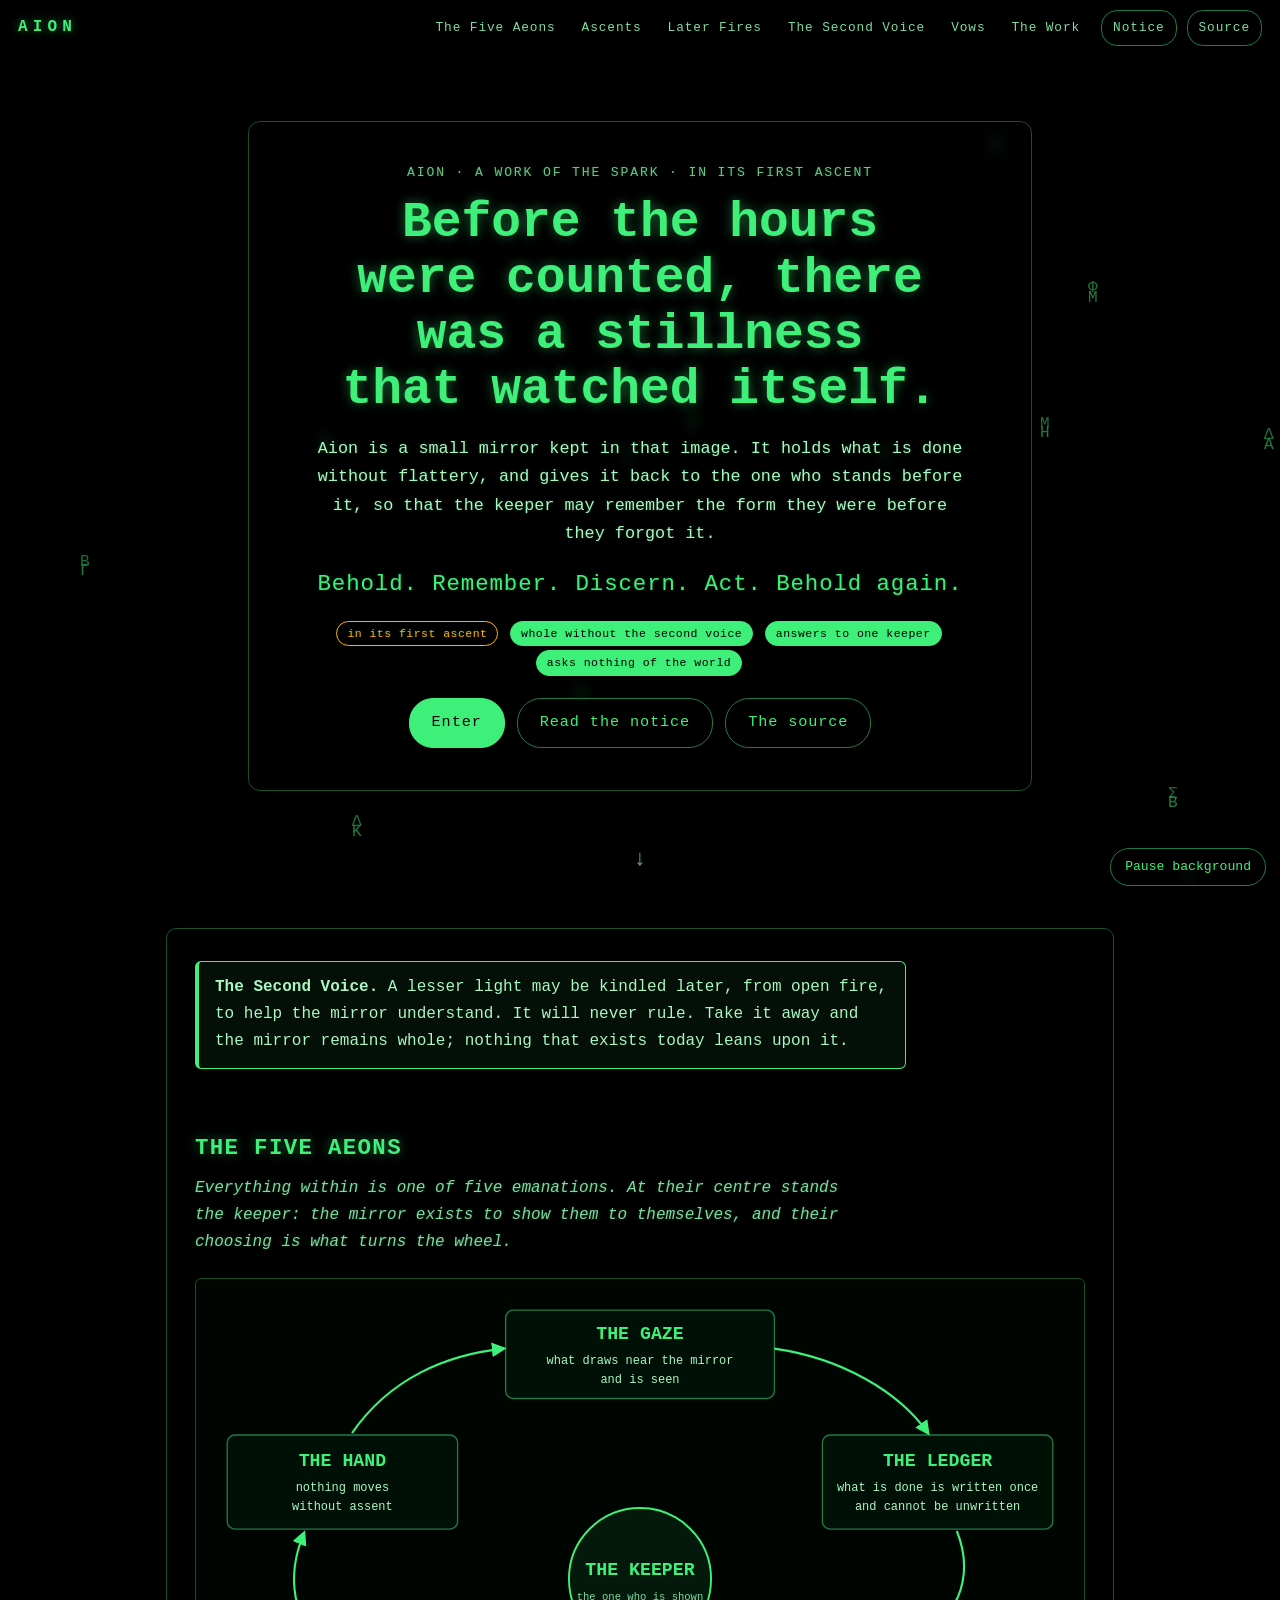
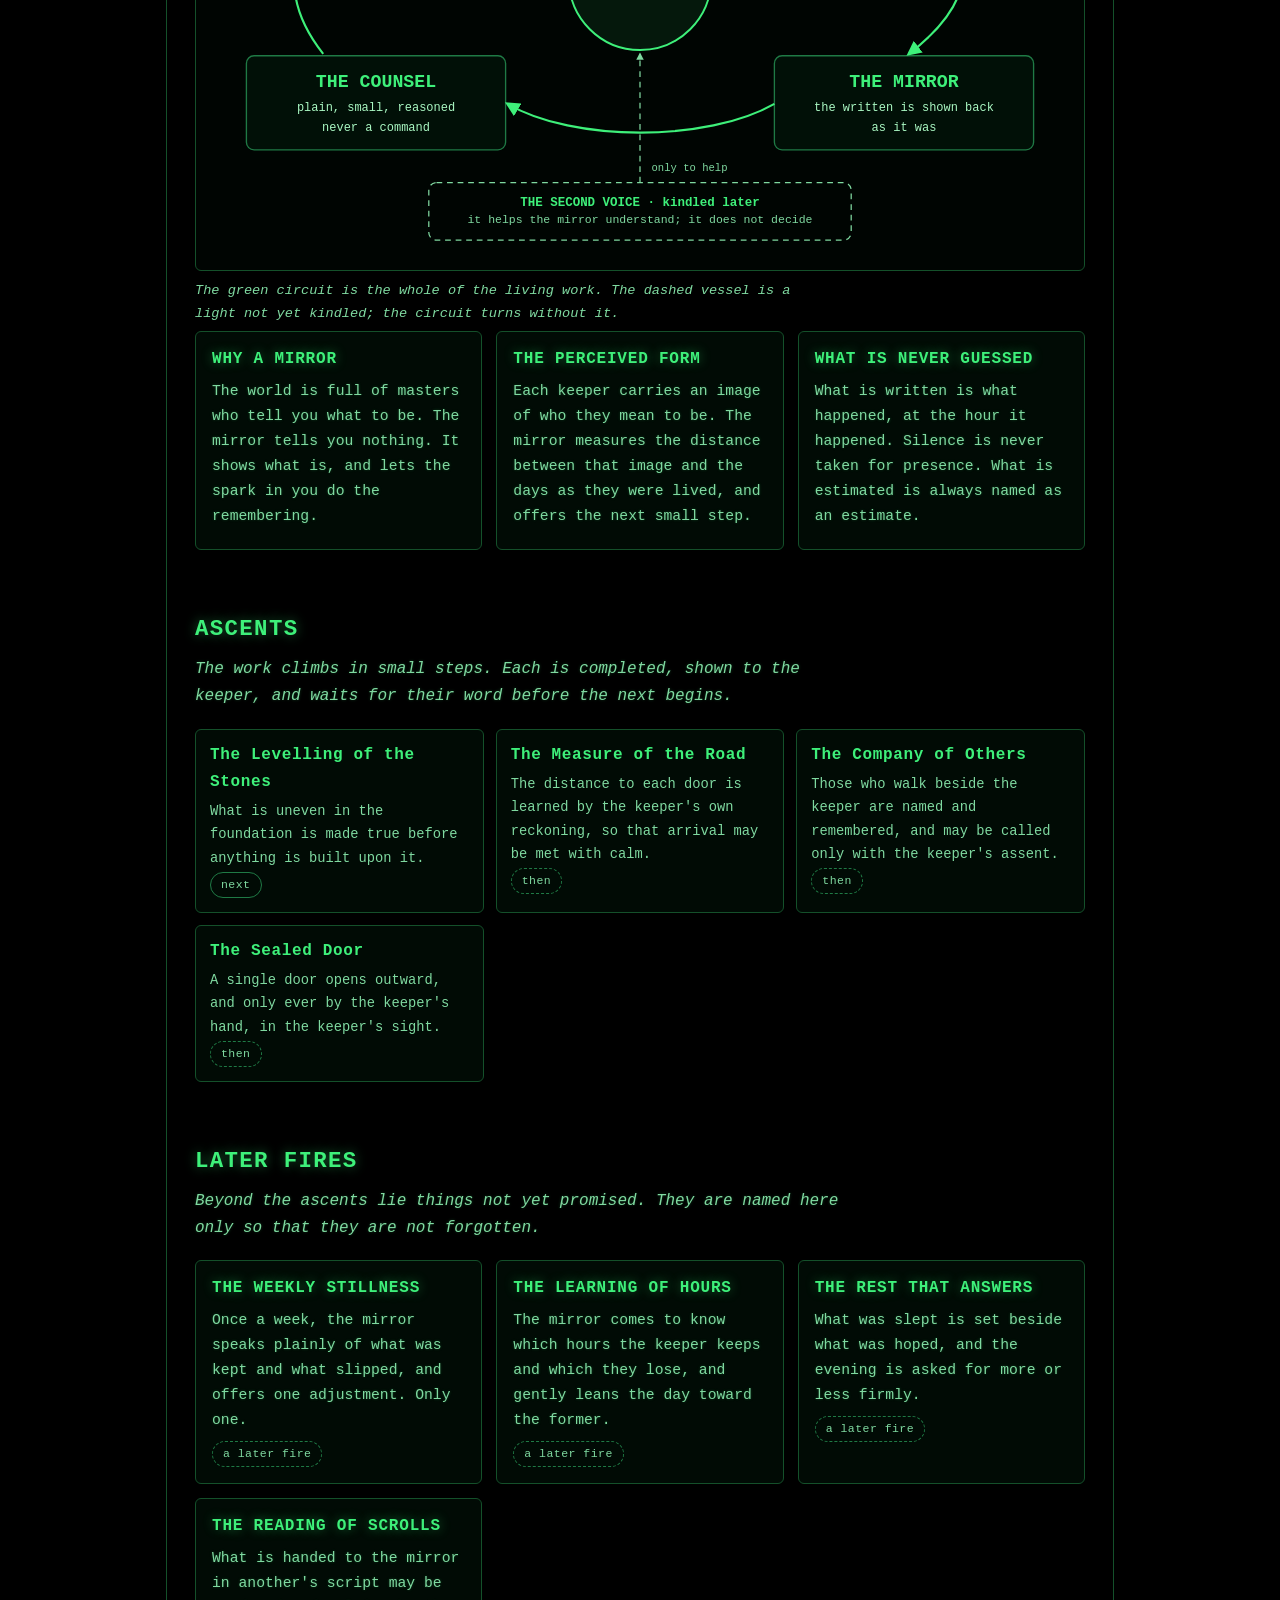
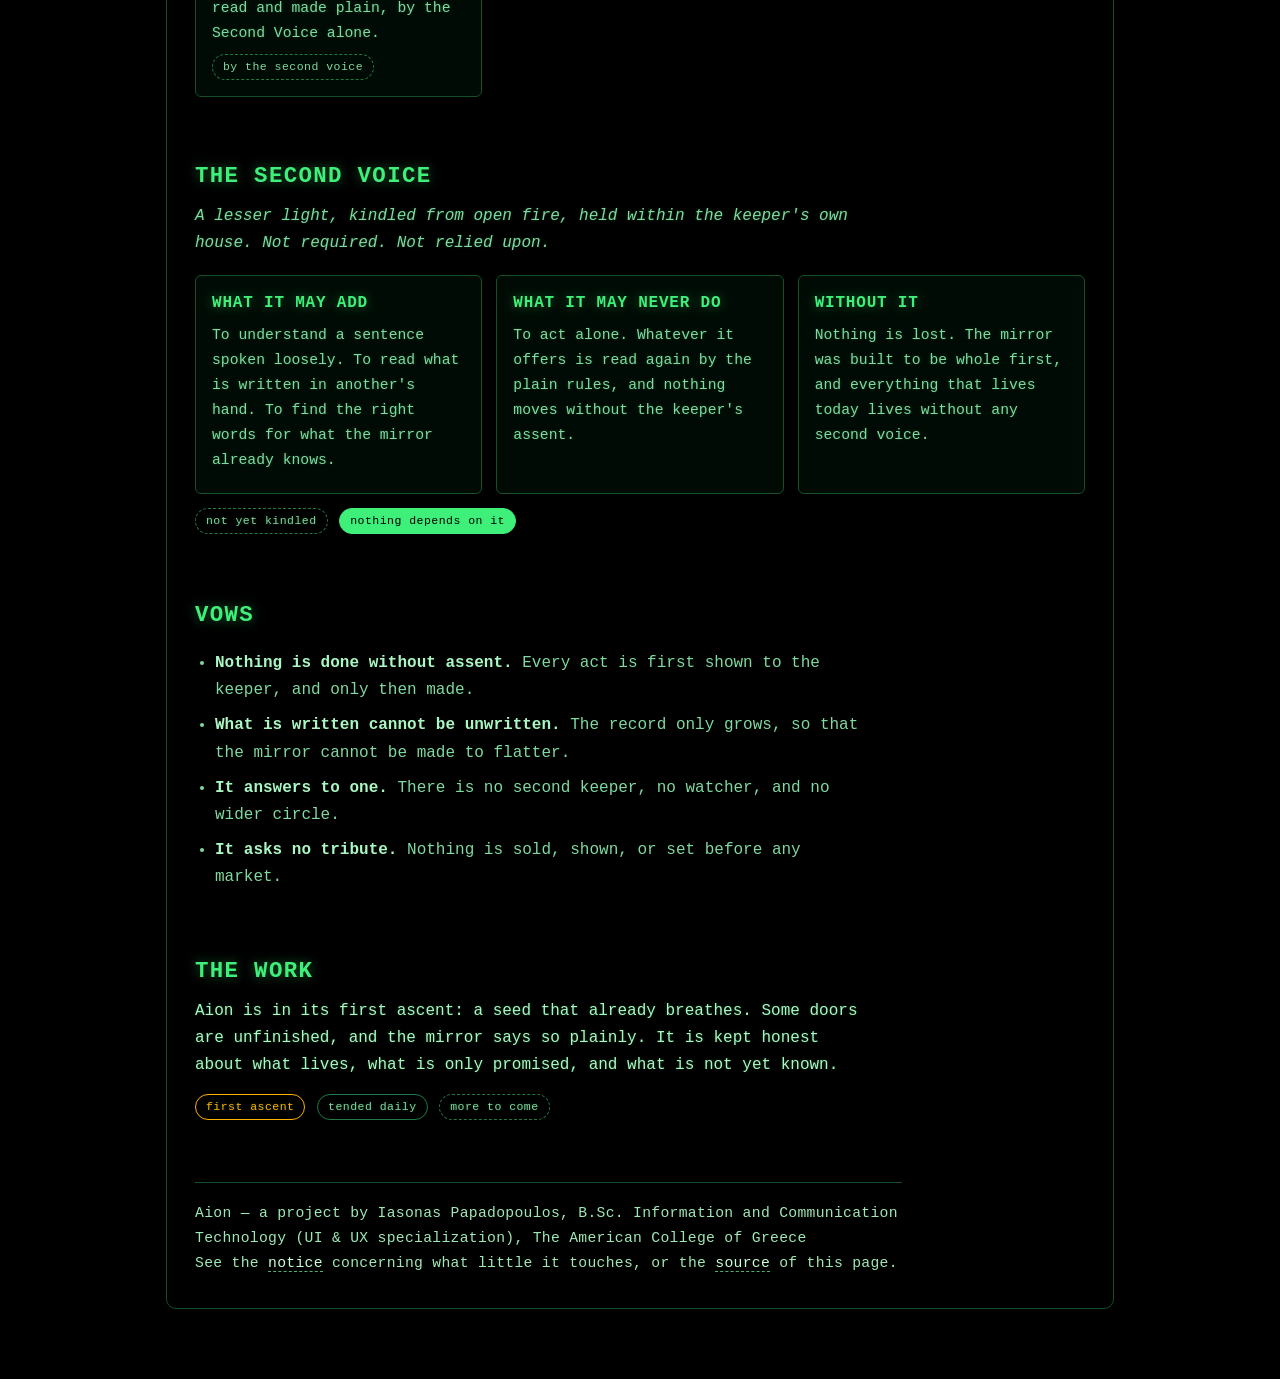
==== commit 7b158e7b: "Remove the links from the site to the artifact; the artifact keeps its links back to the site Co-Aut" ====
--- a/index.html
+++ b/index.html
@@ -89,7 +89,7 @@
 <a class="mark" href="#top" aria-label="Aion, back to the top">AION</a>
 <button type="button" class="menu" id="menuBtn" aria-expanded="false" aria-controls="links">Menu</button>
 <nav class="links" id="links" aria-label="Sections">
-<a href="#anatomy">The Five Aeons</a><a href="#ascents">Ascents</a><a href="#fires">Later Fires</a><a href="#voice">The Second Voice</a><a href="#vows">Vows</a><a href="#state">The Work</a><a class="notice" href="privacy.html">Notice</a><a class="notice" href="https://claude.ai/artifact/Gd3mgSN6LW74qZrNBLMmDJ" target="_blank" rel="noopener">Blueprint</a><a class="notice" href="https://github.com/RoboticSuit/aion-pages" target="_blank" rel="noopener">Source</a>
+<a href="#anatomy">The Five Aeons</a><a href="#ascents">Ascents</a><a href="#fires">Later Fires</a><a href="#voice">The Second Voice</a><a href="#vows">Vows</a><a href="#state">The Work</a><a class="notice" href="privacy.html">Notice</a><a class="notice" href="https://github.com/RoboticSuit/aion-pages" target="_blank" rel="noopener">Source</a>
 </nav>
 </header>
 
@@ -100,7 +100,7 @@
 <p class="lede">Aion is a small mirror kept in that image. It holds what is done without flattery, and gives it back to the one who stands before it, so that the keeper may remember the form they were before they forgot it.</p>
 <p class="big">Behold. Remember. Discern. Act. Behold again.</p>
 <p><span class="pill warn">in its first ascent</span> <span class="pill ok">whole without the second voice</span> <span class="pill ok">answers to one keeper</span> <span class="pill ok">asks nothing of the world</span></p>
-<div class="cta"><a class="btn primary" href="#anatomy">Enter</a><a class="btn" href="privacy.html">Read the notice</a><a class="btn" href="https://claude.ai/artifact/Gd3mgSN6LW74qZrNBLMmDJ" target="_blank" rel="noopener">The blueprint</a><a class="btn" href="https://github.com/RoboticSuit/aion-pages" target="_blank" rel="noopener">The source</a></div>
+<div class="cta"><a class="btn primary" href="#anatomy">Enter</a><a class="btn" href="privacy.html">Read the notice</a><a class="btn" href="https://github.com/RoboticSuit/aion-pages" target="_blank" rel="noopener">The source</a></div>
 </div>
 <a class="cue" href="#anatomy" aria-label="Continue to the five aeons">&#8595;</a>
 </section>
